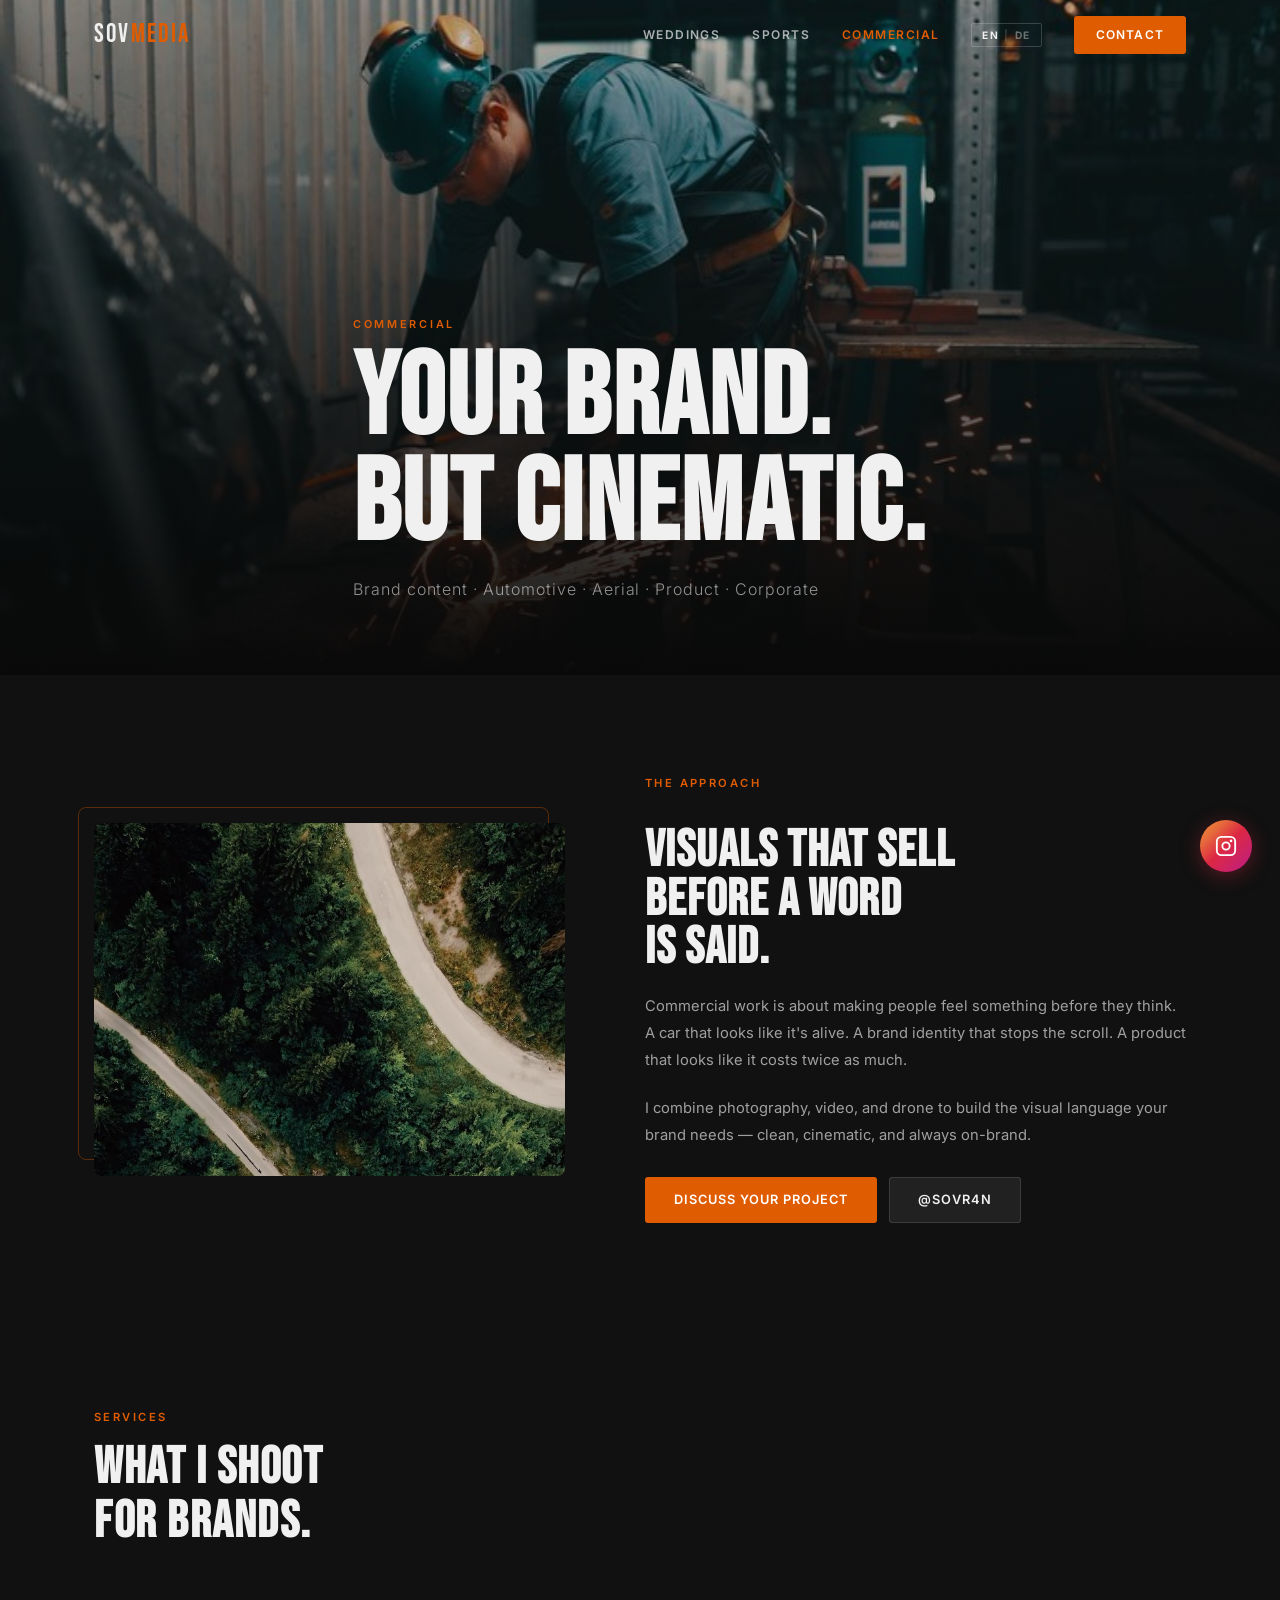
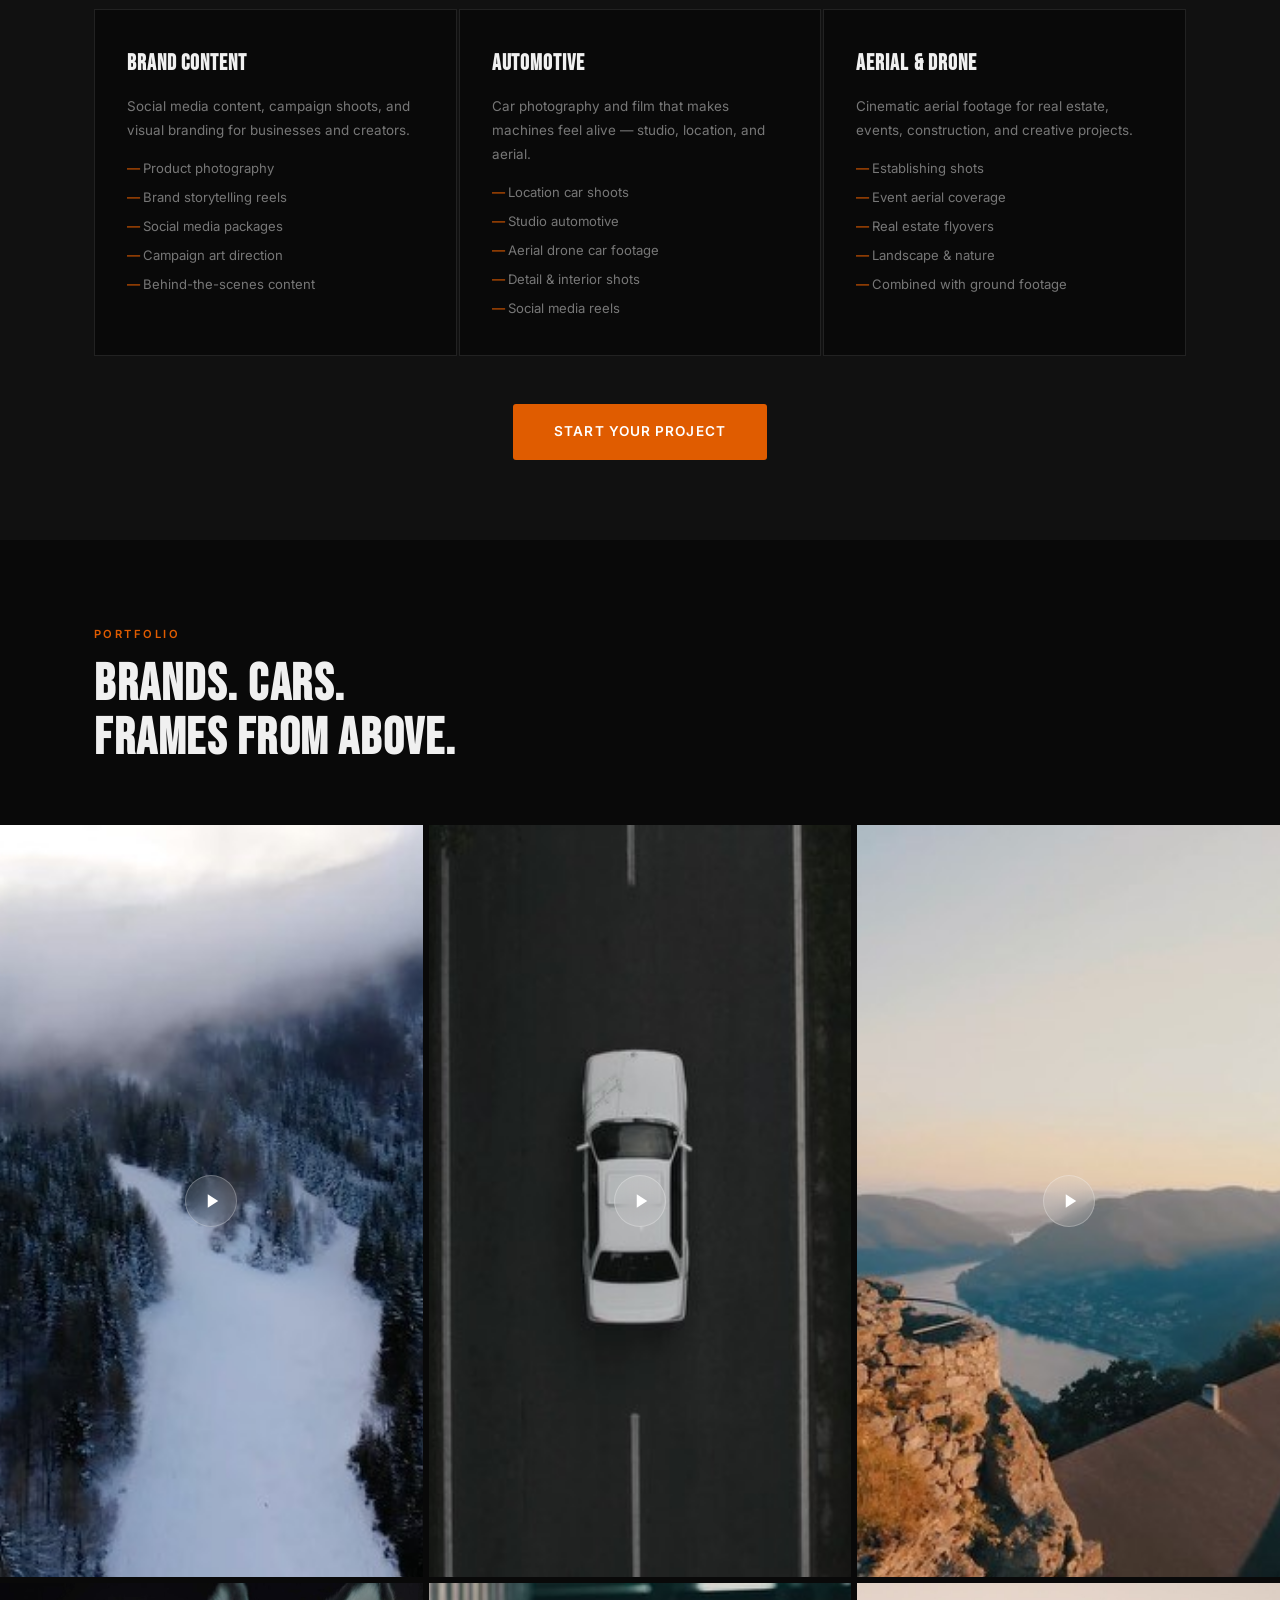
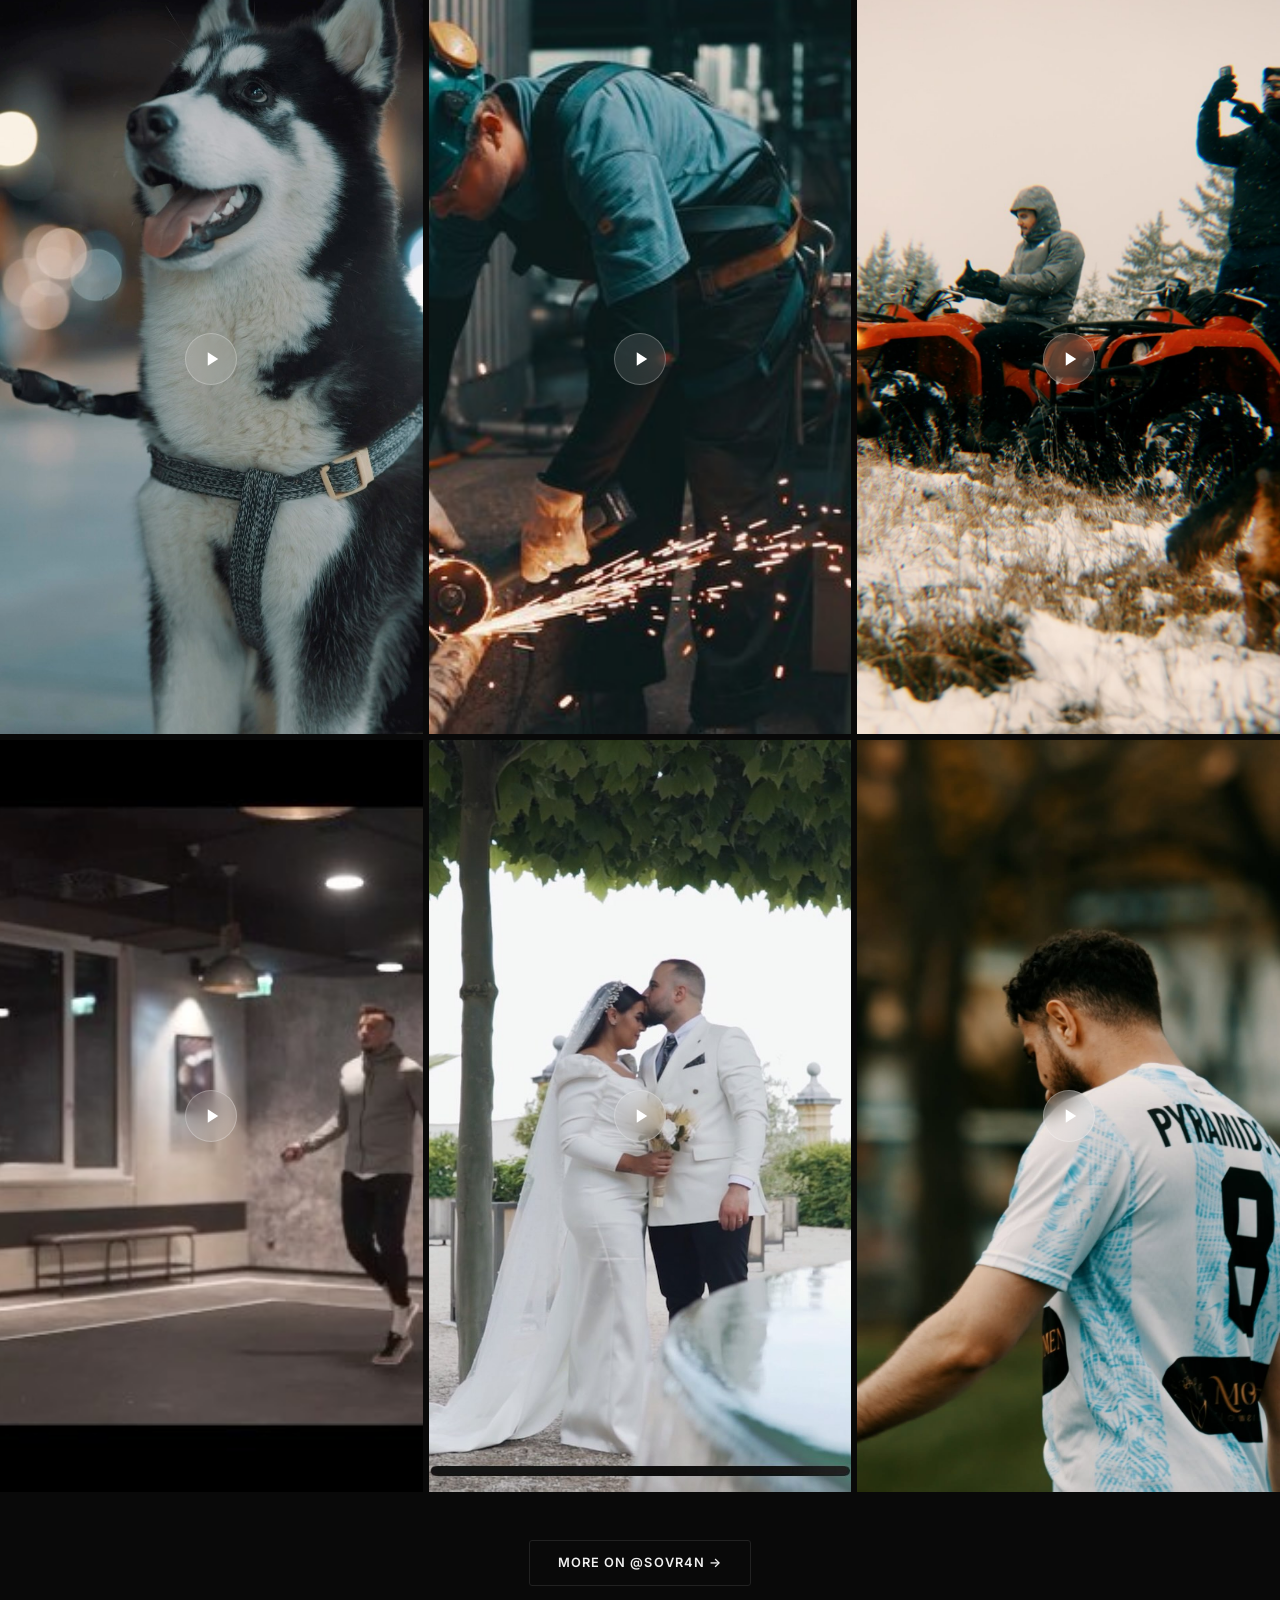
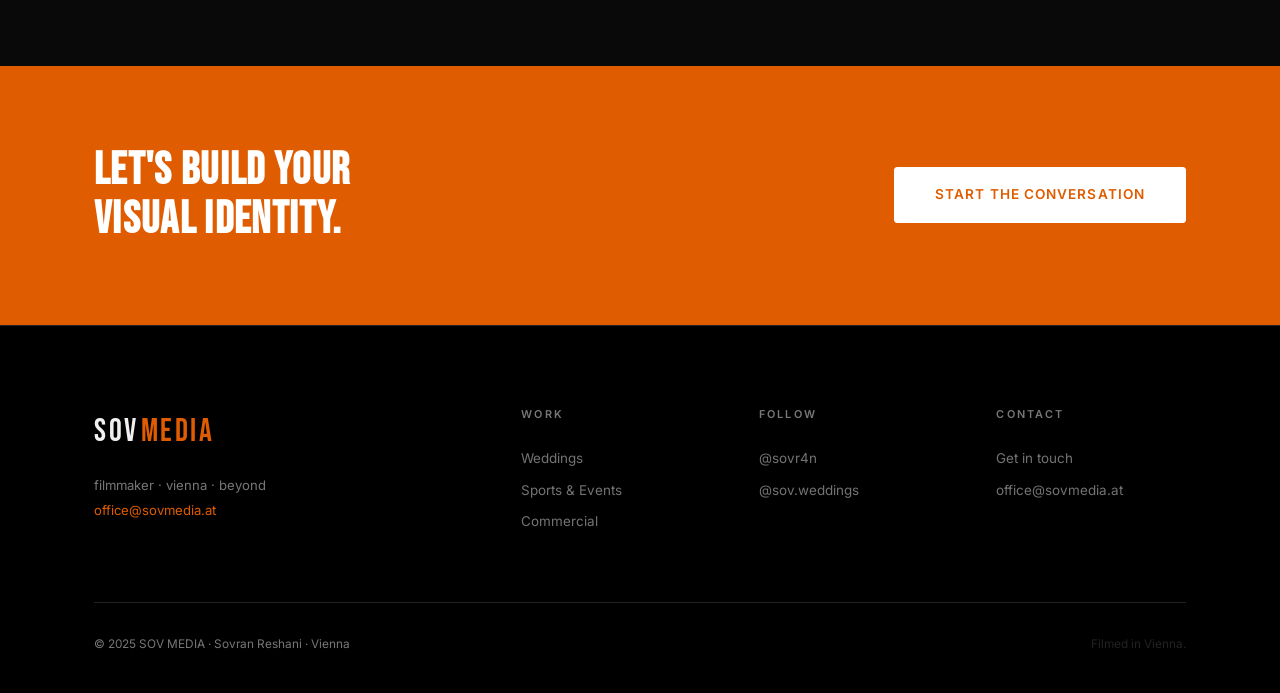
==== commercial.html @ 0f991037 "Initial commit: SOV MEDIA portfolio" ====
<!DOCTYPE html>
<html lang="en">
<head>
  <meta charset="UTF-8">
  <meta name="viewport" content="width=device-width, initial-scale=1.0">
  <title>SOV MEDIA — Commercial · Brand Content & Automotive Vienna</title>
  <meta name="description" content="Brand content, automotive shoots, aerial drone footage and commercial photography by SOV MEDIA — Sovran Reshani, Vienna.">
  <meta property="og:title" content="SOV MEDIA — Commercial & Brand Content">
  <meta property="og:description" content="Brand content. Automotive. Aerial. Commercial photography and film — Vienna & beyond.">
  <meta property="og:image" content="images/commercial-og.jpg">
  <meta property="og:type" content="website">
  <link rel="icon" type="image/svg+xml" href="favicon.svg">
  <link rel="preconnect" href="https://fonts.googleapis.com">
  <link rel="preconnect" href="https://fonts.gstatic.com" crossorigin>
  <link rel="stylesheet" href="https://fonts.googleapis.com/css2?family=Bebas+Neue&family=Inter:ital,wght@0,300;0,400;0,500;0,600;0,700;1,300&display=swap">
  <link rel="stylesheet" href="css/sov-media.css">
</head>
<body>

  <!-- NAV -->
  <header class="site-header scrolled" id="site-header">
    <nav class="nav container">
      <a href="index.html" class="nav-logo">
        <span class="nav-logo-sov">SOV</span><span class="nav-logo-media">MEDIA</span>
      </a>
      <div class="nav-links">
        <a href="weddings.html" data-i18n="nav.weddings">Weddings</a>
        <a href="sports.html" data-i18n="nav.sports">Sports</a>
        <a href="commercial.html" style="color:var(--accent)" data-i18n="nav.commercial">Commercial</a>
        <button class="lang-toggle" aria-label="Switch language">
          <span class="lt-en lt-active">EN</span>
          <span class="lt-sep">|</span>
          <span class="lt-de">DE</span>
        </button>
        <a href="contact.html" class="nav-cta" data-i18n="nav.contact">Contact</a>
      </div>
      <button class="hamburger" data-hamburger aria-expanded="false" aria-label="Open menu">
        <span></span><span></span><span></span>
      </button>
    </nav>
  </header>

  <div data-mobile-backdrop class="mobile-backdrop"></div>
  <nav data-mobile-menu class="mobile-menu">
    <button class="mobile-menu-close" data-mobile-close aria-label="Close">✕</button>
    <button class="lang-toggle lang-toggle--mobile" aria-label="Switch language">
      <span class="lt-en lt-active">EN</span>
      <span class="lt-sep">|</span>
      <span class="lt-de">DE</span>
    </button>
    <a href="index.html" data-i18n="nav.home">Home</a>
    <a href="weddings.html">Weddings</a>
    <a href="sports.html">Sports</a>
    <a href="commercial.html" data-i18n="nav.commercial">Commercial</a>
    <a href="contact.html" class="mobile-cta" data-i18n="nav.contact">Contact</a>
  </nav>

  <!-- PAGE HERO -->
  <section class="page-hero">
    <!-- Replace: images/commercial-hero.jpg — car or brand visual -->
    <div class="page-hero-bg">
      <video class="page-hero-video" autoplay muted loop playsinline poster="images/comm-05.jpg" data-skip="3">
        <source src="videos/comm-05.mp4" type="video/mp4">
      </video>
    </div>
    <div class="page-hero-overlay"></div>
    <div class="page-hero-content container">
      <span class="page-hero-tag" data-i18n="com.hero.tag">Commercial</span>
      <h1 data-i18n-html="com.hero.h1">Your brand.<br>But cinematic.</h1>
      <p data-i18n="com.hero.p">Brand content · Automotive · Aerial · Product · Corporate</p>
    </div>
  </section>

  <!-- INTRO -->
  <section class="section" style="background:var(--surface)">
    <div class="container">
      <div class="about-grid animate">
        <div class="about-img-wrap">
          <!-- Replace: images/commercial-about.jpg — drone/car shot -->
          <div class="about-img" style="background-image:url('images/commercial-about.jpg');aspect-ratio:4/3"></div>
          <div class="about-img-accent"></div>
        </div>
        <div class="about-content">
          <span class="section-tag" data-i18n="com.app.tag">The approach</span>
          <h2 data-i18n-html="com.app.h2">Visuals that sell<br>before a word<br>is said.</h2>
          <p data-i18n="com.app.p1">Commercial work is about making people feel something before they think. A car that looks like it's alive. A brand identity that stops the scroll. A product that looks like it costs twice as much.</p>
          <p data-i18n="com.app.p2">I combine photography, video, and drone to build the visual language your brand needs — clean, cinematic, and always on-brand.</p>
          <div class="about-ctas" style="margin-top:8px">
            <a href="contact.html" class="btn btn-primary" data-i18n="com.app.cta">Discuss your project</a>
            <a href="https://www.instagram.com/sovr4n/" target="_blank" rel="noopener" class="btn btn-ghost">@sovr4n</a>
          </div>
        </div>
      </div>
    </div>
  </section>

  <!-- SERVICES DETAIL -->
  <section class="services-detail">
    <div class="container">
      <div class="section-header animate">
        <span class="section-tag" data-i18n="com.svc.tag">Services</span>
        <h2 data-i18n-html="com.svc.h2">What I shoot<br>for brands.</h2>
      </div>
      <div class="services-detail-grid">
        <div class="detail-card animate animate-delay-1">
          <h3 data-i18n="com.brand.h3">Brand Content</h3>
          <p data-i18n="com.brand.p">Social media content, campaign shoots, and visual branding for businesses and creators.</p>
          <ul>
            <li data-i18n="com.brand.li1">Product photography</li>
            <li data-i18n="com.brand.li2">Brand storytelling reels</li>
            <li data-i18n="com.brand.li3">Social media packages</li>
            <li data-i18n="com.brand.li4">Campaign art direction</li>
            <li data-i18n="com.brand.li5">Behind-the-scenes content</li>
          </ul>
        </div>
        <div class="detail-card animate animate-delay-2">
          <h3 data-i18n="com.auto.h3">Automotive</h3>
          <p data-i18n="com.auto.p">Car photography and film that makes machines feel alive — studio, location, and aerial.</p>
          <ul>
            <li data-i18n="com.auto.li1">Location car shoots</li>
            <li data-i18n="com.auto.li2">Studio automotive</li>
            <li data-i18n="com.auto.li3">Aerial drone car footage</li>
            <li data-i18n="com.auto.li4">Detail & interior shots</li>
            <li data-i18n="com.auto.li5">Social media reels</li>
          </ul>
        </div>
        <div class="detail-card animate animate-delay-3">
          <h3 data-i18n="com.aer.h3">Aerial & Drone</h3>
          <p data-i18n="com.aer.p">Cinematic aerial footage for real estate, events, construction, and creative projects.</p>
          <ul>
            <li data-i18n="com.aer.li1">Establishing shots</li>
            <li data-i18n="com.aer.li2">Event aerial coverage</li>
            <li data-i18n="com.aer.li3">Real estate flyovers</li>
            <li data-i18n="com.aer.li4">Landscape & nature</li>
            <li data-i18n="com.aer.li5">Combined with ground footage</li>
          </ul>
        </div>
      </div>
      <div style="text-align:center;margin-top:48px" class="animate">
        <a href="contact.html" class="btn btn-primary btn-lg" data-i18n="com.proj.btn">Start your project</a>
      </div>
    </div>
  </section>

  <!-- GALLERY -->
  <section class="gallery-section">
    <div class="container">
      <div class="section-header animate">
        <span class="section-tag" data-i18n="com.gal.tag">Portfolio</span>
        <h2 data-i18n-html="com.gal.h2">Brands. Cars.<br>Frames from above.</h2>
      </div>
    </div>
    <!-- Replace background-image values with actual commercial photos -->
    <div class="gallery-grid">
      <div class="gallery-item gallery-item--wide" style="background-image:url('images/comm-01.jpg')">
        <video class="gallery-video" muted loop playsinline preload="none" poster="images/comm-01.jpg">
          <source src="videos/comm-01.mp4" type="video/mp4">
        </video>
        <div class="play-indicator"><div class="play-indicator-ring"><svg viewBox="0 0 24 24" xmlns="http://www.w3.org/2000/svg"><polygon points="5,3 19,12 5,21"/></svg></div></div>
      </div>
      <div class="gallery-item" style="background-image:url('images/comm-02.jpg')">
        <video class="gallery-video" muted loop playsinline preload="none" poster="images/comm-02.jpg">
          <source src="videos/comm-02.mp4" type="video/mp4">
        </video>
        <div class="play-indicator"><div class="play-indicator-ring"><svg viewBox="0 0 24 24" xmlns="http://www.w3.org/2000/svg"><polygon points="5,3 19,12 5,21"/></svg></div></div>
      </div>
      <div class="gallery-item" style="background-image:url('images/comm-03.jpg')">
        <video class="gallery-video" muted loop playsinline preload="none" poster="images/comm-03.jpg">
          <source src="videos/comm-03.mp4" type="video/mp4">
        </video>
        <div class="play-indicator"><div class="play-indicator-ring"><svg viewBox="0 0 24 24" xmlns="http://www.w3.org/2000/svg"><polygon points="5,3 19,12 5,21"/></svg></div></div>
      </div>
      <div class="gallery-item" style="background-image:url('images/comm-04.jpg')">
        <video class="gallery-video" muted loop playsinline preload="none" poster="images/comm-04.jpg">
          <source src="videos/comm-04.mp4" type="video/mp4">
        </video>
        <div class="play-indicator"><div class="play-indicator-ring"><svg viewBox="0 0 24 24" xmlns="http://www.w3.org/2000/svg"><polygon points="5,3 19,12 5,21"/></svg></div></div>
      </div>
      <div class="gallery-item" style="background-image:url('images/comm-05.jpg')">
        <video class="gallery-video" muted loop playsinline preload="none" poster="images/comm-05.jpg">
          <source src="videos/comm-05.mp4" type="video/mp4">
        </video>
        <div class="play-indicator"><div class="play-indicator-ring"><svg viewBox="0 0 24 24" xmlns="http://www.w3.org/2000/svg"><polygon points="5,3 19,12 5,21"/></svg></div></div>
      </div>
      <div class="gallery-item gallery-item--wide" style="background-image:url('images/comm-06.jpg')">
        <video class="gallery-video" muted loop playsinline preload="none" poster="images/comm-06.jpg">
          <source src="videos/comm-06.mp4" type="video/mp4">
        </video>
        <div class="play-indicator"><div class="play-indicator-ring"><svg viewBox="0 0 24 24" xmlns="http://www.w3.org/2000/svg"><polygon points="5,3 19,12 5,21"/></svg></div></div>
      </div>
      <div class="gallery-item" style="background-image:url('images/comm-07.jpg')">
        <video class="gallery-video" muted loop playsinline preload="none" poster="images/comm-07.jpg">
          <source src="videos/comm-07.mp4" type="video/mp4">
        </video>
        <div class="play-indicator"><div class="play-indicator-ring"><svg viewBox="0 0 24 24" xmlns="http://www.w3.org/2000/svg"><polygon points="5,3 19,12 5,21"/></svg></div></div>
      </div>
      <div class="gallery-item" style="background-image:url('images/comm-08.jpg')">
        <video class="gallery-video" muted loop playsinline preload="none" poster="images/comm-08.jpg">
          <source src="videos/comm-08.mp4" type="video/mp4">
        </video>
        <div class="play-indicator"><div class="play-indicator-ring"><svg viewBox="0 0 24 24" xmlns="http://www.w3.org/2000/svg"><polygon points="5,3 19,12 5,21"/></svg></div></div>
      </div>
      <div class="gallery-item" style="background-image:url('images/comm-09.jpg')">
        <video class="gallery-video" muted loop playsinline preload="none" poster="images/comm-09.jpg">
          <source src="videos/comm-09.mp4" type="video/mp4">
        </video>
        <div class="play-indicator"><div class="play-indicator-ring"><svg viewBox="0 0 24 24" xmlns="http://www.w3.org/2000/svg"><polygon points="5,3 19,12 5,21"/></svg></div></div>
      </div>
    </div>
    <div style="text-align:center;margin-top:48px" class="animate">
      <a href="https://www.instagram.com/sovr4n/" target="_blank" rel="noopener" class="btn btn-outline" data-i18n="com.gal.ig">More on @sovr4n →</a>
    </div>
  </section>

  <!-- CTA BAND -->
  <section class="cta-band animate">
    <div class="container">
      <div class="cta-band-inner">
        <h2 data-i18n-html="cta.com.h2">Let's build your<br>visual identity.</h2>
        <a href="contact.html" class="btn btn-lg" data-i18n="cta.com.btn">Start the conversation</a>
      </div>
    </div>
  </section>

  <!-- FOOTER -->
  <footer class="footer">
    <div class="container">
      <div class="footer-grid">
        <div class="footer-brand">
          <div class="footer-logo-wrap">
            <span class="footer-sov">SOV</span><span class="footer-media">MEDIA</span>
          </div>
          <p data-i18n="footer.tag">filmmaker · vienna · beyond</p>
          <p><a href="mailto:office@sovmedia.at">office@sovmedia.at</a></p>
        </div>
        <div class="footer-col">
          <h4 data-i18n="footer.work">Work</h4>
          <a href="weddings.html">Weddings</a>
          <a href="sports.html" data-i18n="footer.work.sports">Sports & Events</a>
          <a href="commercial.html">Commercial</a>
        </div>
        <div class="footer-col">
          <h4 data-i18n="footer.follow">Follow</h4>
          <a href="https://www.instagram.com/sovr4n/" target="_blank" rel="noopener">@sovr4n</a>
          <a href="https://www.instagram.com/sov.weddings/" target="_blank" rel="noopener">@sov.weddings</a>
        </div>
        <div class="footer-col">
          <h4 data-i18n="footer.contact">Contact</h4>
          <a href="contact.html" data-i18n="footer.contact.link">Get in touch</a>
          <a href="mailto:office@sovmedia.at">office@sovmedia.at</a>
        </div>
      </div>
      <div class="footer-bottom">
        <p data-i18n="footer.copy">© 2025 SOV MEDIA · Sovran Reshani · Vienna</p>
        <p style="color:var(--border);" data-i18n="footer.filmed">Filmed in Vienna.</p>
      </div>
    </div>
  </footer>

  <a href="https://www.instagram.com/sovr4n/" target="_blank" rel="noopener" class="instagram-fab" aria-label="Instagram @sovr4n">
    <svg viewBox="0 0 24 24" fill="none" stroke="currentColor" stroke-width="2" stroke-linecap="round" stroke-linejoin="round">
      <rect x="2" y="2" width="20" height="20" rx="5" ry="5"/>
      <circle cx="12" cy="12" r="4"/>
      <circle cx="17.5" cy="6.5" r="1.5" fill="currentColor" stroke="none"/>
    </svg>
  </a>


  <!-- VIDEO LIGHTBOX -->
  <div class="video-lightbox" id="video-lightbox" role="dialog" aria-modal="true" aria-label="Video abspielen">
    <div class="video-lightbox-wrap">
      <button class="video-lightbox-close" id="lightbox-close" aria-label="Schließen">✕ ESC</button>
      <video id="lightbox-video" controls playsinline></video>
      <div class="video-lightbox-meta"></div>
    </div>
  </div>
  <script src="js/i18n.js"></script>
  <script src="js/sov-media.js"></script>
</body>
</html>
---- css/sov-media.css ----
@import url('https://fonts.googleapis.com/css2?family=Bebas+Neue&family=Inter:ital,wght@0,300;0,400;0,500;0,600;0,700;1,300&display=swap');

/* ─── TOKENS ─────────────────────────────────── */
:root {
  --bg:          #090909;
  --surface:     #111111;
  --surface-2:   #1A1A1A;
  --accent:      #E05C00;
  --accent-dark: #B84800;
  --text:        #F0F0F0;
  --text-muted:  #777777;
  --border:      #222222;
  --font-head:   'Bebas Neue', sans-serif;
  --font-body:   'Inter', sans-serif;
  --shadow-sm:   0 2px 12px rgba(0,0,0,0.5);
  --shadow-md:   0 4px 32px rgba(0,0,0,0.7);
  --shadow-lg:   0 8px 64px rgba(0,0,0,0.9);
  --r-sm: 3px;
  --r-md: 8px;
  --r-lg: 12px;
}

/* ─── RESET ─────────────────────────────────── */
*, *::before, *::after { box-sizing: border-box; margin: 0; padding: 0; }
html { scroll-behavior: smooth; font-size: 16px; }
body { background: var(--bg); color: var(--text); font-family: var(--font-body); line-height: 1.6; overflow-x: hidden; }
a { color: inherit; text-decoration: none; }
img, video { display: block; max-width: 100%; }
button { font-family: var(--font-body); cursor: pointer; }
input, select, textarea { font-family: var(--font-body); }

/* ─── UTILS ─────────────────────────────────── */
.container { max-width: 1140px; margin: 0 auto; padding: 0 24px; }
.section { padding: 100px 0; }
.section-tag {
  display: inline-block; font-size: 0.7rem; font-weight: 600;
  letter-spacing: 0.22em; text-transform: uppercase; color: var(--accent); margin-bottom: 14px;
}
.section-header { margin-bottom: 60px; }
.section-header h2 {
  font-family: var(--font-head); font-size: clamp(2rem, 4vw, 3.2rem);
  line-height: 1.05; letter-spacing: 0.03em;
}

/* ─── ANIMATIONS (L2) ─────────────────────────────────── */
.animate { opacity: 0; transform: translateY(28px); transition: opacity 0.6s ease, transform 0.6s ease; }
.animate.is-visible { opacity: 1; transform: translateY(0); }
.animate-delay-1 { transition-delay: 0.10s; }
.animate-delay-2 { transition-delay: 0.20s; }
.animate-delay-3 { transition-delay: 0.30s; }

/* ─── BUTTONS ─────────────────────────────────── */
.btn {
  display: inline-flex; align-items: center; gap: 8px;
  padding: 12px 28px; font-size: 0.8rem; font-weight: 600;
  letter-spacing: 0.08em; text-transform: uppercase; border-radius: var(--r-sm);
  border: 1px solid transparent;
  transition: transform 0.2s, box-shadow 0.2s, background 0.2s, border-color 0.2s, color 0.2s;
}
.btn:hover { transform: translateY(-2px); }
.btn-primary { background: var(--accent); color: #fff; }
.btn-primary:hover { background: var(--accent-dark); box-shadow: 0 8px 24px rgba(224,92,0,0.35); }
.btn-ghost { background: rgba(255,255,255,0.07); color: var(--text); border-color: rgba(255,255,255,0.12); }
.btn-ghost:hover { background: rgba(255,255,255,0.13); }
.btn-outline { background: transparent; color: var(--text); border-color: var(--border); }
.btn-outline:hover { border-color: var(--accent); color: var(--accent); }
.btn-lg { padding: 16px 40px; font-size: 0.85rem; }

/* ─── HEADER / NAV ─────────────────────────────────── */
.site-header {
  position: fixed; top: 0; left: 0; right: 0; z-index: 1000;
  transition: background 0.35s, backdrop-filter 0.35s, border-bottom 0.35s;
}
.site-header.scrolled {
  background: rgba(9,9,9,0.92);
  backdrop-filter: blur(14px);
  -webkit-backdrop-filter: blur(14px);
  border-bottom: 1px solid var(--border);
}
.nav { display: flex; align-items: center; justify-content: space-between; height: 70px; }
.nav-logo { font-family: var(--font-head); font-size: 1.6rem; letter-spacing: 0.08em; line-height: 1; display: flex; align-items: baseline; gap: 1px; }
.nav-logo-sov { color: var(--text); }
.nav-logo-media { color: var(--accent); }
.nav-links { display: flex; align-items: center; gap: 32px; }
.nav-links a { font-size: 0.75rem; font-weight: 600; letter-spacing: 0.12em; text-transform: uppercase; color: rgba(255,255,255,0.65); transition: color 0.2s; }
.nav-links a:hover { color: var(--text); }
.nav-cta { background: var(--accent) !important; color: #fff !important; padding: 9px 22px !important; border-radius: var(--r-sm) !important; letter-spacing: 0.1em !important; }
.nav-cta:hover { background: var(--accent-dark) !important; color: #fff !important; }

/* Hamburger */
.hamburger { display: none; background: none; border: none; padding: 8px; flex-direction: column; gap: 5px; }
.hamburger span { display: block; width: 24px; height: 2px; background: var(--text); border-radius: 2px; transition: transform 0.25s, opacity 0.25s; }
.hamburger[aria-expanded="true"] span:nth-child(1) { transform: translateY(7px) rotate(45deg); }
.hamburger[aria-expanded="true"] span:nth-child(2) { opacity: 0; }
.hamburger[aria-expanded="true"] span:nth-child(3) { transform: translateY(-7px) rotate(-45deg); }

/* Mobile Menu */
.mobile-menu {
  display: none; position: fixed; top: 0; right: 0;
  width: min(300px, 85vw); height: 100vh;
  background: #0f0f0f; z-index: 2000;
  padding: 80px 32px 40px;
  transform: translateX(100%); transition: transform 0.3s ease;
  flex-direction: column; gap: 0;
  border-left: 1px solid var(--border);
}
.mobile-menu.is-open { transform: translateX(0); }
.mobile-menu a {
  color: rgba(255,255,255,0.65); font-size: 0.9rem; font-weight: 600;
  letter-spacing: 0.12em; text-transform: uppercase;
  padding: 16px 0; border-bottom: 1px solid var(--border);
  display: block; transition: color 0.2s;
}
.mobile-menu a:hover { color: var(--text); }
.mobile-cta {
  margin-top: 28px !important;
  background: var(--accent) !important; color: #fff !important;
  text-align: center; border-radius: var(--r-sm); border: none !important;
}
.mobile-menu-close {
  position: absolute; top: 20px; right: 20px;
  background: none; border: none; color: var(--text-muted);
  font-size: 1.4rem; padding: 8px; line-height: 1;
}
.mobile-backdrop {
  display: none; position: fixed; inset: 0;
  background: rgba(0,0,0,0.75); z-index: 1999;
  opacity: 0; transition: opacity 0.3s;
}
.mobile-backdrop.is-visible { opacity: 1; }
body.menu-open .mobile-menu { display: flex; }
body.menu-open .mobile-backdrop { display: block; }

/* ─── HERO ─────────────────────────────────── */
.hero {
  position: relative; height: 100vh; min-height: 600px;
  display: flex; align-items: center; overflow: hidden;
}
.hero-bg { position: absolute; inset: 0; background: var(--surface-2); }
.hero-video { width: 100%; height: 100%; object-fit: cover; }
.hero-overlay {
  position: absolute; inset: 0;
  background: linear-gradient(135deg, rgba(9,9,9,0.88) 0%, rgba(9,9,9,0.55) 55%, rgba(9,9,9,0.25) 100%);
}
.hero-content { position: relative; z-index: 2; padding-top: 70px; }
.hero-label {
  font-size: 0.72rem; font-weight: 600; letter-spacing: 0.28em;
  text-transform: uppercase; color: var(--accent); margin-bottom: 20px;
  opacity: 0; animation: fadeUp 0.8s 0.3s forwards;
}
.hero-title {
  font-family: var(--font-head);
  font-size: clamp(5.5rem, 16vw, 13rem);
  line-height: 0.88; letter-spacing: 0.01em; color: var(--text);
  margin-bottom: 24px;
  opacity: 0; animation: fadeUp 0.8s 0.5s forwards;
}
.hero-title span { color: var(--accent); display: block; }
.hero-sub {
  font-size: clamp(0.9rem, 1.8vw, 1.2rem); font-weight: 300;
  color: rgba(255,255,255,0.55); margin-bottom: 44px; letter-spacing: 0.06em;
  opacity: 0; animation: fadeUp 0.8s 0.7s forwards;
}
.hero-ctas {
  display: flex; gap: 12px; flex-wrap: wrap;
  opacity: 0; animation: fadeUp 0.8s 0.9s forwards;
}
.hero-scroll {
  position: absolute; bottom: 40px; left: 50%;
  transform: translateX(-50%); display: flex; flex-direction: column;
  align-items: center; gap: 12px; color: rgba(255,255,255,0.35);
  font-size: 0.65rem; letter-spacing: 0.25em; text-transform: uppercase; z-index: 2;
  animation: fadeIn 1s 1.5s forwards; opacity: 0;
}
.hero-scroll-line {
  width: 1px; height: 56px;
  background: linear-gradient(to bottom, rgba(255,255,255,0.3), transparent);
  animation: lineGrow 1s 2s ease both;
}
@keyframes fadeUp { from { opacity: 0; transform: translateY(24px); } to { opacity: 1; transform: translateY(0); } }
@keyframes fadeIn { from { opacity: 0; } to { opacity: 1; } }
@keyframes lineGrow { from { transform: scaleY(0); transform-origin: top; } to { transform: scaleY(1); } }

/* ─── SERVICES ─────────────────────────────────── */
.services { background: var(--bg); }
.services-grid { display: grid; grid-template-columns: repeat(4, 1fr); gap: 2px; }
.service-card {
  background: var(--surface); overflow: hidden;
  display: flex; flex-direction: column; border: 1px solid var(--border);
  transition: border-color 0.3s;
}
.service-card:hover { border-color: rgba(224,92,0,0.5); }
.service-card-img {
  height: 200px; background-size: cover; background-position: center;
  background-color: var(--surface-2); overflow: hidden;
  transition: transform 0.6s ease;
}
.service-card:hover .service-card-img { transform: scale(1.06); }
.service-card-body { padding: 24px; flex: 1; display: flex; flex-direction: column; }
.service-num {
  font-family: var(--font-head); font-size: 1.8rem;
  color: var(--accent); opacity: 0.35; line-height: 1; margin-bottom: 10px;
}
.service-card h3 { font-family: var(--font-head); font-size: 1.5rem; letter-spacing: 0.04em; margin-bottom: 10px; }
.service-card p { font-size: 0.84rem; color: var(--text-muted); line-height: 1.75; flex: 1; }
.service-link {
  display: inline-block; margin-top: 20px; font-size: 0.72rem;
  font-weight: 600; letter-spacing: 0.12em; text-transform: uppercase; color: var(--accent);
  transition: gap 0.2s;
}
.service-card:hover .service-link { text-decoration: underline; text-underline-offset: 4px; }
.service-card--cta { background: var(--accent); border-color: var(--accent); justify-content: flex-end; }
.service-card--cta .service-num { color: rgba(255,255,255,0.25); opacity: 1; }
.service-card--cta h3 { color: #fff; }
.service-card--cta p { color: rgba(255,255,255,0.65); }
.service-card--cta .service-link { color: #fff; }
.service-card--cta:hover { background: var(--accent-dark); border-color: var(--accent-dark); }

/* ─── PORTFOLIO GRID ─────────────────────────────────── */
.portfolio { background: var(--bg); }
.portfolio-grid { display: grid; grid-template-columns: repeat(3, 1fr); gap: 4px; margin-top: 60px; }
.portfolio-item { position: relative; overflow: hidden; aspect-ratio: 4/3; background: var(--surface-2); cursor: pointer; }
.portfolio-item--lg { grid-column: span 2; aspect-ratio: 16/9; }
.portfolio-img {
  width: 100%; height: 100%; background-size: cover; background-position: center;
  background-color: var(--surface-2); transition: transform 0.6s ease;
}
.portfolio-item:hover .portfolio-img,
.portfolio-item:hover .portfolio-video { transform: scale(1.05); }
.portfolio-info {
  position: absolute; bottom: 0; left: 0; right: 0; z-index: 2;
  padding: 20px 24px; background: linear-gradient(to top, rgba(0,0,0,0.85), transparent);
  opacity: 0; transition: opacity 0.3s; display: flex; justify-content: space-between; align-items: flex-end;
}
.portfolio-item:hover .portfolio-info { opacity: 1; }
.portfolio-cat { font-size: 0.68rem; font-weight: 600; letter-spacing: 0.16em; text-transform: uppercase; color: var(--accent); }
.portfolio-label { font-size: 0.78rem; color: rgba(255,255,255,0.65); }
.portfolio-cta-wrap { text-align: center; margin-top: 48px; }

/* ─── ABOUT ─────────────────────────────────── */
.about { background: var(--surface); }
.about-grid { display: grid; grid-template-columns: 1fr 1.15fr; gap: 80px; align-items: center; }
.about-img-wrap { position: relative; }
.about-img {
  aspect-ratio: 3/4; background: var(--surface-2); background-size: cover;
  background-position: center top; border-radius: var(--r-md);
}
.about-img-accent {
  position: absolute; top: -16px; left: -16px; right: 16px; bottom: 16px;
  border: 1px solid var(--accent); border-radius: var(--r-md); z-index: -1; opacity: 0.35;
}
.about-content { display: flex; flex-direction: column; gap: 20px; }
.about-content h2 {
  font-family: var(--font-head); font-size: clamp(2.5rem, 4vw, 4.5rem);
  letter-spacing: 0.02em; line-height: 0.95;
}
.about-role { font-size: 0.72rem; font-weight: 600; letter-spacing: 0.18em; text-transform: uppercase; color: var(--accent); }
.about-content p { color: rgba(255,255,255,0.6); font-size: 0.92rem; line-height: 1.85; }
.about-stats {
  display: flex; gap: 40px; padding: 24px 0;
  border-top: 1px solid var(--border); border-bottom: 1px solid var(--border);
}
.stat-num { font-family: var(--font-head); font-size: 2.4rem; color: var(--text); line-height: 1; display: block; }
.stat-label { font-size: 0.68rem; font-weight: 600; letter-spacing: 0.14em; text-transform: uppercase; color: var(--text-muted); margin-top: 4px; display: block; }
.about-gear { display: flex; flex-wrap: wrap; gap: 8px; margin: -4px 0; }
.about-gear span { font-size: 0.7rem; font-weight: 600; letter-spacing: 0.1em; text-transform: uppercase; color: var(--text-muted); background: var(--surface-2); border: 1px solid var(--border); padding: 5px 12px; border-radius: 2px; }
.about-ctas { display: flex; gap: 12px; flex-wrap: wrap; }

/* ─── CTA BAND ─────────────────────────────────── */
.cta-band { background: var(--accent); padding: 80px 0; }
.cta-band-inner { display: flex; align-items: center; justify-content: space-between; gap: 40px; flex-wrap: wrap; }
.cta-band h2 { font-family: var(--font-head); font-size: clamp(2rem, 3.5vw, 3.2rem); color: #fff; letter-spacing: 0.03em; line-height: 1.1; }
.cta-band .btn { background: #fff; color: var(--accent); border-color: #fff; }
.cta-band .btn:hover { background: rgba(255,255,255,0.9); box-shadow: 0 8px 24px rgba(0,0,0,0.25); }

/* ─── FOOTER ─────────────────────────────────── */
.footer { background: #000; border-top: 1px solid var(--border); padding: 80px 0 40px; }
.footer-grid { display: grid; grid-template-columns: 2fr 1fr 1fr 1fr; gap: 48px; margin-bottom: 64px; }
.footer-logo-wrap { font-family: var(--font-head); font-size: 2rem; letter-spacing: 0.08em; margin-bottom: 16px; display: flex; align-items: baseline; gap: 2px; }
.footer-sov { color: var(--text); }
.footer-media { color: var(--accent); }
.footer-brand p { font-size: 0.82rem; color: var(--text-muted); line-height: 1.9; }
.footer-brand a { color: var(--accent); transition: opacity 0.2s; }
.footer-brand a:hover { opacity: 0.8; }
.footer-col h4 { font-size: 0.68rem; font-weight: 600; letter-spacing: 0.2em; text-transform: uppercase; color: var(--text-muted); margin-bottom: 20px; }
.footer-col a { display: block; font-size: 0.84rem; color: rgba(255,255,255,0.45); padding: 5px 0; transition: color 0.2s; }
.footer-col a:hover { color: var(--text); }
.footer-bottom { padding-top: 32px; border-top: 1px solid var(--border); display: flex; justify-content: space-between; align-items: center; }
.footer-bottom p { font-size: 0.74rem; color: var(--text-muted); }

/* ─── INSTAGRAM FAB ─────────────────────────────────── */
.instagram-fab {
  position: fixed; bottom: 28px; right: 28px; z-index: 900;
  width: 52px; height: 52px;
  background: linear-gradient(135deg, #f09433, #e6683c, #dc2743, #cc2366, #bc1888);
  color: #fff; border-radius: 50%;
  display: flex; align-items: center; justify-content: center;
  box-shadow: 0 4px 20px rgba(220,39,67,0.35);
  transition: transform 0.2s, box-shadow 0.2s;
}
.instagram-fab:hover { transform: translateY(-3px) scale(1.05); box-shadow: 0 8px 32px rgba(220,39,67,0.5); }
.instagram-fab svg { width: 22px; height: 22px; }

/* ─── PAGE HERO (subpages) ─────────────────────────────────── */
.page-hero {
  position: relative; height: 75vh; min-height: 600px;
  display: flex; align-items: flex-end; overflow: hidden;
  padding-top: 70px; padding-bottom: 72px;
}
.page-hero-bg {
  position: absolute; inset: 0; background: var(--surface-2);
  background-size: cover; background-position: center;
  transition: transform 0.6s ease;
}
.page-hero-overlay {
  position: absolute; inset: 0;
  background: linear-gradient(to top, rgba(9,9,9,1) 0%, rgba(9,9,9,0.5) 50%, rgba(9,9,9,0.15) 100%);
}
.page-hero-content { position: relative; z-index: 2; }
.page-hero-tag { font-size: 0.68rem; font-weight: 600; letter-spacing: 0.25em; text-transform: uppercase; color: var(--accent); margin-bottom: 14px; display: block; }
.page-hero h1 { font-family: var(--font-head); font-size: clamp(3.5rem, 9vw, 8rem); letter-spacing: 0.02em; line-height: 0.92; }
.page-hero p { font-size: 1rem; color: rgba(255,255,255,0.55); margin-top: 18px; font-weight: 300; letter-spacing: 0.06em; max-width: 540px; }

/* ─── VIDEO PLAYERS ─────────────────────────────────── */
.portfolio-video {
  position: absolute; inset: 0; width: 100%; height: 100%;
  object-fit: cover; z-index: 1; transition: transform 0.6s ease;
}
.gallery-video {
  position: absolute; inset: 0; width: 100%; height: 100%;
  object-fit: cover;
}
.page-hero-video {
  width: 100%; height: 100%; object-fit: cover; display: block;
}

/* ─── GALLERY (subpages) ─────────────────────────────────── */
.gallery-section { padding: 80px 0; }
.gallery-intro { max-width: 600px; margin-bottom: 60px; }
.gallery-intro p { color: rgba(255,255,255,0.55); font-size: 0.95rem; line-height: 1.85; }
.gallery-grid { display: grid; grid-template-columns: repeat(3, 1fr); gap: 6px; }
.gallery-item {
  aspect-ratio: 9/16;
  background: var(--surface-2); background-size: cover; background-position: center top;
  overflow: hidden; position: relative; cursor: pointer;
}
.gallery-item--wide { grid-column: span 1; aspect-ratio: 9/16; }
.gallery-item::after {
  content: ''; position: absolute; inset: 0; z-index: 4;
  background: rgba(0,0,0,0); transition: background 0.3s;
}
.gallery-item:hover::after { background: rgba(0,0,0,0.18); }

/* ─── PLAY INDICATOR ─────────────────────────────────── */
.play-indicator {
  position: absolute; inset: 0; z-index: 3;
  display: flex; align-items: center; justify-content: center;
  pointer-events: none;
}
.play-indicator-ring {
  width: 52px; height: 52px; border-radius: 50%;
  background: rgba(255,255,255,0.12);
  backdrop-filter: blur(10px); -webkit-backdrop-filter: blur(10px);
  border: 1px solid rgba(255,255,255,0.25);
  display: flex; align-items: center; justify-content: center;
  transition: background 0.25s, transform 0.25s, border-color 0.25s;
}
.gallery-item:hover .play-indicator-ring {
  background: var(--accent);
  border-color: transparent;
  transform: scale(1.12);
}
.play-indicator-ring svg { width: 18px; height: 18px; fill: #fff; transform: translateX(2px); }

/* Portfolio play btn (index.html) */
.portfolio-play {
  position: absolute; bottom: 18px; right: 18px; z-index: 3;
  width: 42px; height: 42px; border-radius: 50%;
  background: rgba(255,255,255,0.1);
  backdrop-filter: blur(10px); -webkit-backdrop-filter: blur(10px);
  border: 1px solid rgba(255,255,255,0.2);
  display: flex; align-items: center; justify-content: center;
  opacity: 0; transition: opacity 0.25s, background 0.25s, transform 0.25s;
  pointer-events: none;
}
.portfolio-item:hover .portfolio-play {
  opacity: 1; background: var(--accent); border-color: transparent; transform: scale(1.08);
}
.portfolio-play svg { width: 14px; height: 14px; fill: #fff; transform: translateX(1px); }

/* ─── VIDEO LIGHTBOX ─────────────────────────────────── */
.video-lightbox {
  position: fixed; inset: 0; z-index: 9999;
  background: rgba(0,0,0,0.97);
  display: flex; align-items: center; justify-content: center;
  opacity: 0; pointer-events: none;
  transition: opacity 0.3s ease;
}
.video-lightbox.is-open { opacity: 1; pointer-events: auto; }
.video-lightbox-wrap {
  position: relative;
  width: min(calc(88vh * 9/16), 88vw);
}
.video-lightbox-wrap video {
  width: 100%; display: block;
  border-radius: var(--r-sm); background: #000;
}
.video-lightbox-close {
  position: absolute; top: -48px; right: 0;
  background: none; border: none; color: rgba(255,255,255,0.5);
  font-size: 1.5rem; line-height: 1; padding: 8px 12px;
  cursor: pointer; transition: color 0.2s; font-family: var(--font-body);
  letter-spacing: 0.05em;
}
.video-lightbox-close:hover { color: #fff; }
.video-lightbox-meta {
  position: absolute; bottom: -40px; left: 0;
  font-size: 0.7rem; font-weight: 600; letter-spacing: 0.16em;
  text-transform: uppercase; color: rgba(255,255,255,0.3);
}

/* ─── SERVICES DETAIL (subpages) ─────────────────────────────────── */
.services-detail { padding: 80px 0; background: var(--surface); }
.services-detail-grid { display: grid; grid-template-columns: repeat(3, 1fr); gap: 2px; margin-top: 48px; }
.detail-card { background: var(--bg); padding: 36px 32px; border: 1px solid var(--border); }
.detail-card h3 { font-family: var(--font-head); font-size: 1.4rem; letter-spacing: 0.04em; margin-bottom: 12px; color: var(--text); }
.detail-card p { font-size: 0.84rem; color: var(--text-muted); line-height: 1.8; }
.detail-card ul { list-style: none; margin-top: 16px; display: flex; flex-direction: column; gap: 8px; }
.detail-card ul li { font-size: 0.82rem; color: var(--text-muted); padding-left: 16px; position: relative; }
.detail-card ul li::before { content: '—'; position: absolute; left: 0; color: var(--accent); }

/* ─── CONTACT PAGE ─────────────────────────────────── */
.contact-section { padding: 100px 0; }
.contact-grid { display: grid; grid-template-columns: 1fr 1.1fr; gap: 80px; align-items: start; }
.contact-info h2 { font-family: var(--font-head); font-size: clamp(2rem, 4vw, 3.5rem); letter-spacing: 0.03em; margin-bottom: 24px; }
.contact-info > p { color: rgba(255,255,255,0.55); line-height: 1.85; margin-bottom: 44px; font-size: 0.92rem; }
.contact-details { display: flex; flex-direction: column; gap: 24px; }
.contact-detail { display: flex; align-items: center; gap: 18px; }
.contact-detail-icon {
  width: 46px; height: 46px; background: var(--surface-2); border: 1px solid var(--border);
  border-radius: var(--r-sm); display: flex; align-items: center; justify-content: center;
  flex-shrink: 0; color: var(--accent); font-size: 1.1rem;
}
.contact-detail-label { font-size: 0.68rem; font-weight: 600; letter-spacing: 0.14em; text-transform: uppercase; color: var(--text-muted); display: block; margin-bottom: 3px; }
.contact-detail-value { font-size: 0.9rem; color: var(--text); }
.contact-detail-value a { color: var(--accent); transition: opacity 0.2s; }
.contact-detail-value a:hover { opacity: 0.8; }
.contact-form { display: flex; flex-direction: column; gap: 20px; }
.form-row { display: grid; grid-template-columns: 1fr 1fr; gap: 16px; }
.form-group { display: flex; flex-direction: column; gap: 8px; }
.form-group label { font-size: 0.7rem; font-weight: 600; letter-spacing: 0.14em; text-transform: uppercase; color: var(--text-muted); }
.form-group input,
.form-group select,
.form-group textarea {
  background: var(--surface); border: 1px solid var(--border); border-radius: var(--r-sm);
  padding: 14px 16px; color: var(--text); font-size: 0.88rem;
  transition: border-color 0.2s; width: 100%;
}
.form-group input:focus,
.form-group select:focus,
.form-group textarea:focus { outline: none; border-color: var(--accent); }
.form-group select option { background: var(--surface); }
.form-group textarea { resize: vertical; min-height: 130px; }

/* ─── RESPONSIVE ─────────────────────────────────── */
@media (max-width: 1024px) {
  .services-grid { grid-template-columns: repeat(2, 1fr); }
  .footer-grid { grid-template-columns: 1fr 1fr; }
  .about-grid { gap: 48px; }
}

@media (max-width: 768px) {
  .nav-links { display: none; }
  .hamburger { display: flex; }
  .section { padding: 72px 0; }
  .hero-title { font-size: clamp(4rem, 20vw, 7rem); }
  .services-grid { grid-template-columns: 1fr; }
  .portfolio-grid { grid-template-columns: 1fr 1fr; }
  .portfolio-item--lg { grid-column: span 2; }
  .about-grid { grid-template-columns: 1fr; }
  .about-img { aspect-ratio: 4/3; }
  .about-img-accent { display: none; }
  .cta-band-inner { flex-direction: column; text-align: center; }
  .footer-grid { grid-template-columns: 1fr 1fr; }
  .contact-grid { grid-template-columns: 1fr; }
  .gallery-grid { grid-template-columns: repeat(3, 1fr); gap: 4px; }
  .gallery-item { aspect-ratio: 1/1; }
  .gallery-item--wide { grid-column: span 1; aspect-ratio: 1/1; }
  .services-detail-grid { grid-template-columns: 1fr; }
  .form-row { grid-template-columns: 1fr; }
  .footer-bottom { flex-direction: column; gap: 8px; text-align: center; }
}

@media (max-width: 480px) {
  .hero-ctas { flex-direction: column; }
  .portfolio-grid { grid-template-columns: 1fr; }
  .portfolio-item--lg { grid-column: span 1; aspect-ratio: 4/3; }
  .gallery-grid { grid-template-columns: repeat(3, 1fr); gap: 3px; }
  .gallery-item { aspect-ratio: 1/1; }
  .gallery-item--wide { grid-column: span 1; aspect-ratio: 1/1; }
  .footer-grid { grid-template-columns: 1fr; }
  .about-stats { gap: 24px; }
  .instagram-fab { width: 46px; height: 46px; }
  .instagram-fab svg { width: 18px; height: 18px; }
}

/* ─── LANGUAGE TOGGLE ──────────────────────────────── */
.lang-toggle {
  background: none;
  border: 1px solid rgba(255,255,255,0.18);
  border-radius: 2px;
  padding: 5px 10px;
  display: inline-flex; align-items: center; gap: 5px;
  font-family: var(--font-body); font-size: 0.64rem; font-weight: 700;
  letter-spacing: 0.14em; text-transform: uppercase;
  color: rgba(255,255,255,0.38);
  cursor: pointer;
  transition: border-color 0.2s, color 0.2s;
  flex-shrink: 0;
}
.lang-toggle:hover { border-color: rgba(255,255,255,0.45); }
.lang-toggle .lt-active { color: var(--text); }
.lang-toggle .lt-sep { color: rgba(255,255,255,0.18); }
.lang-toggle--mobile {
  margin: 20px 0 4px;
  font-size: 0.68rem;
  padding: 8px 14px;
  border-color: rgba(255,255,255,0.14);
}
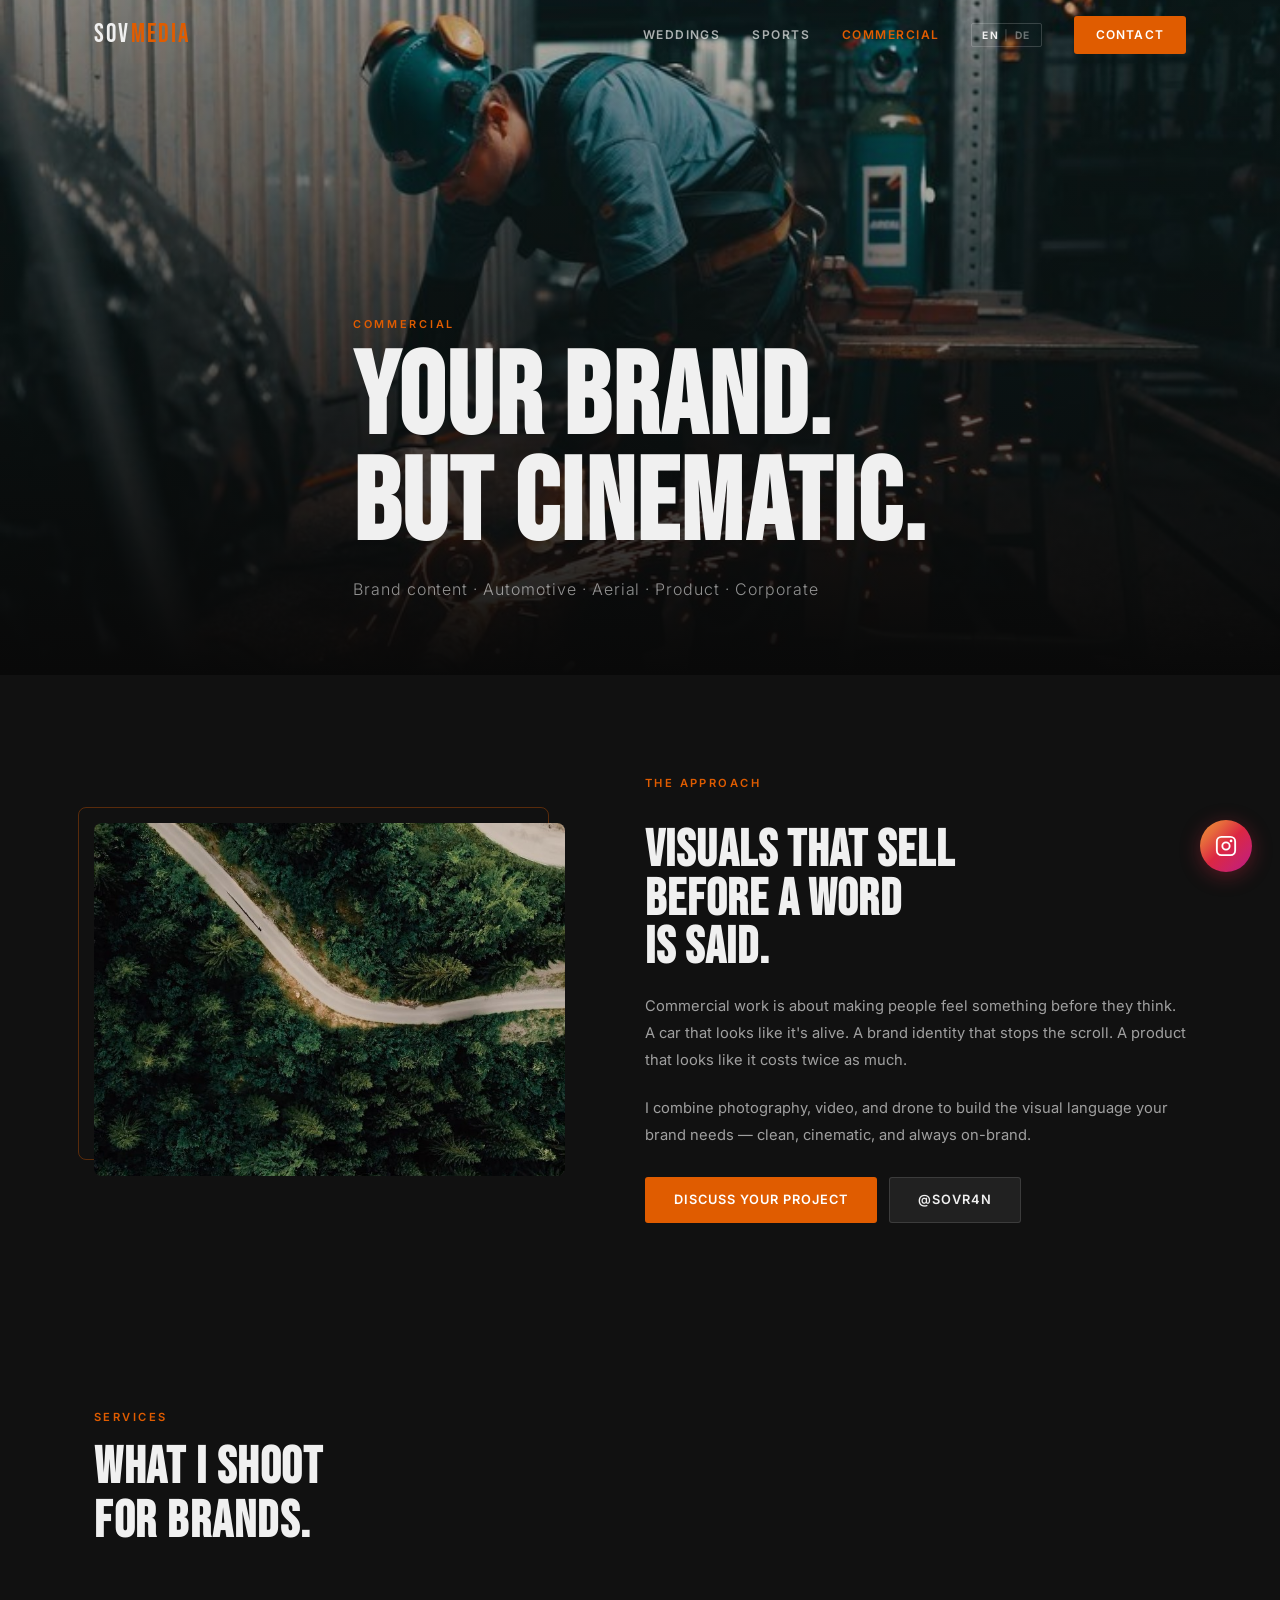
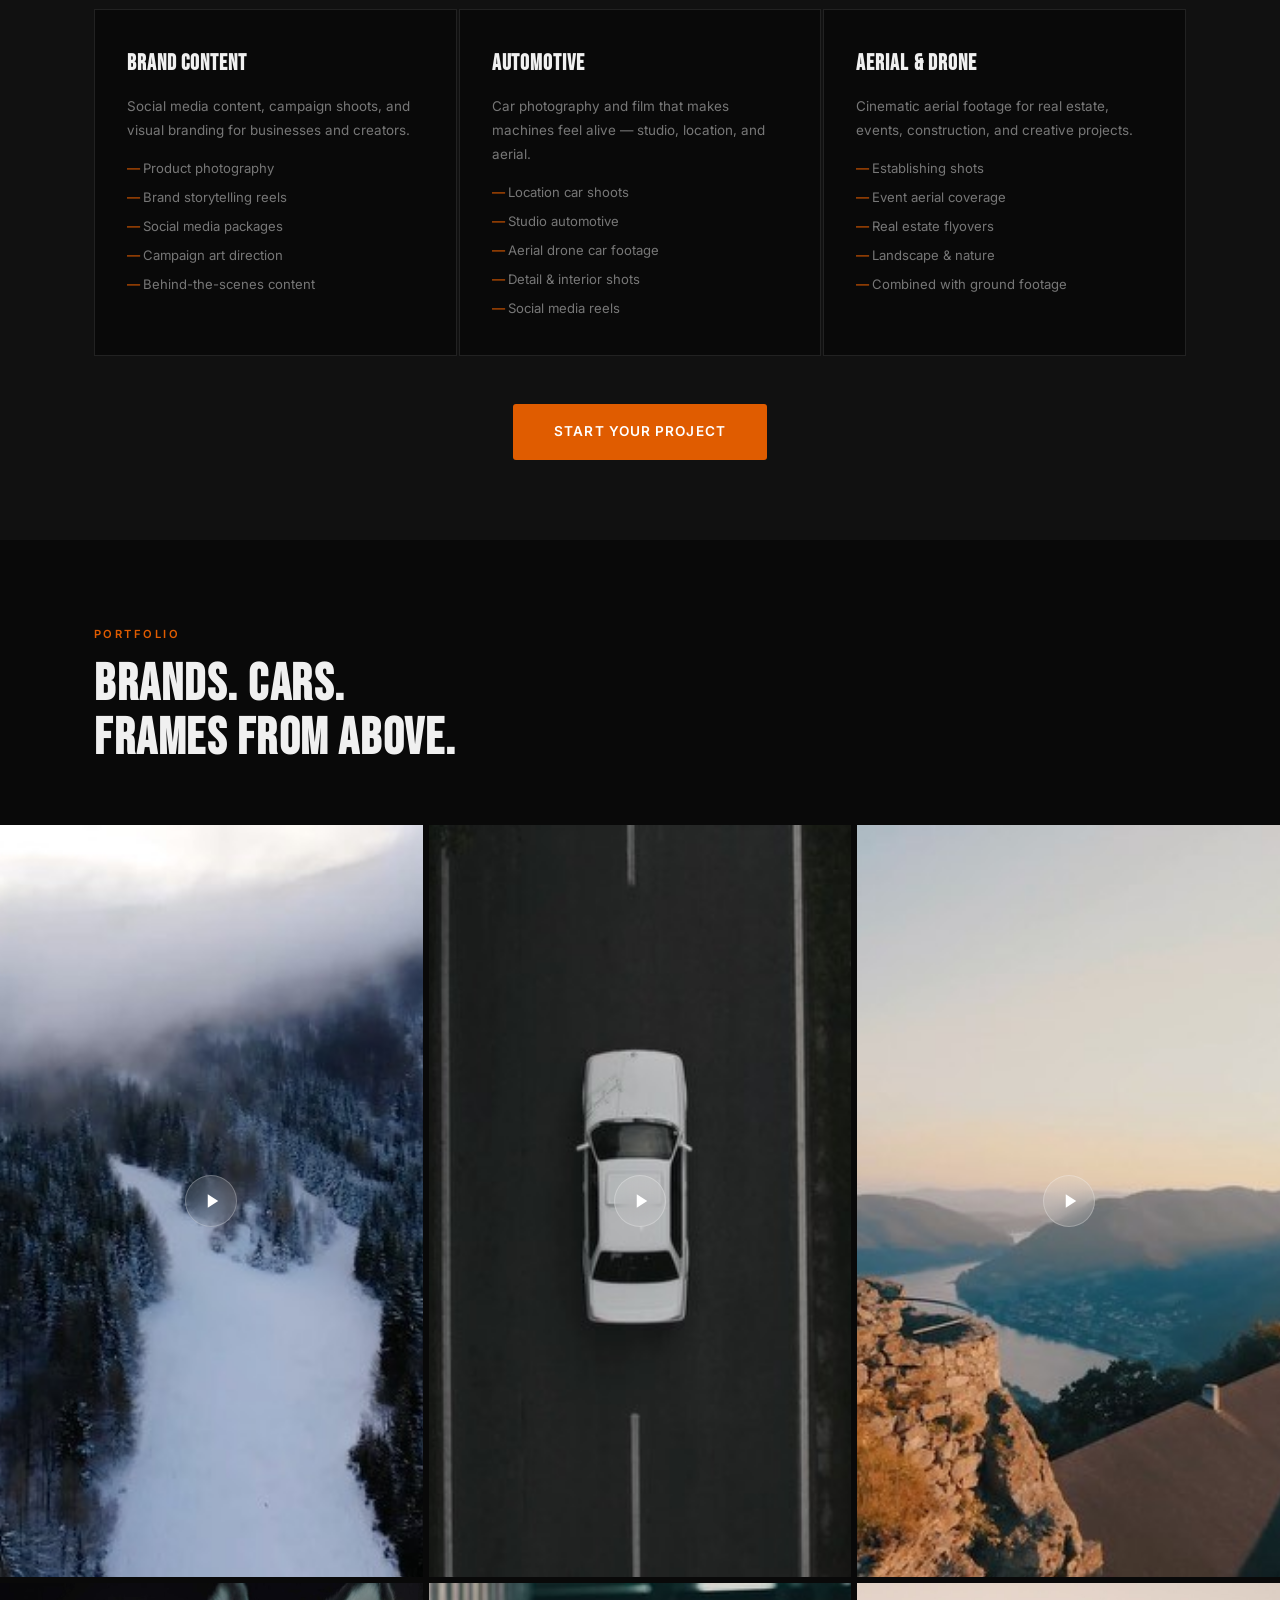
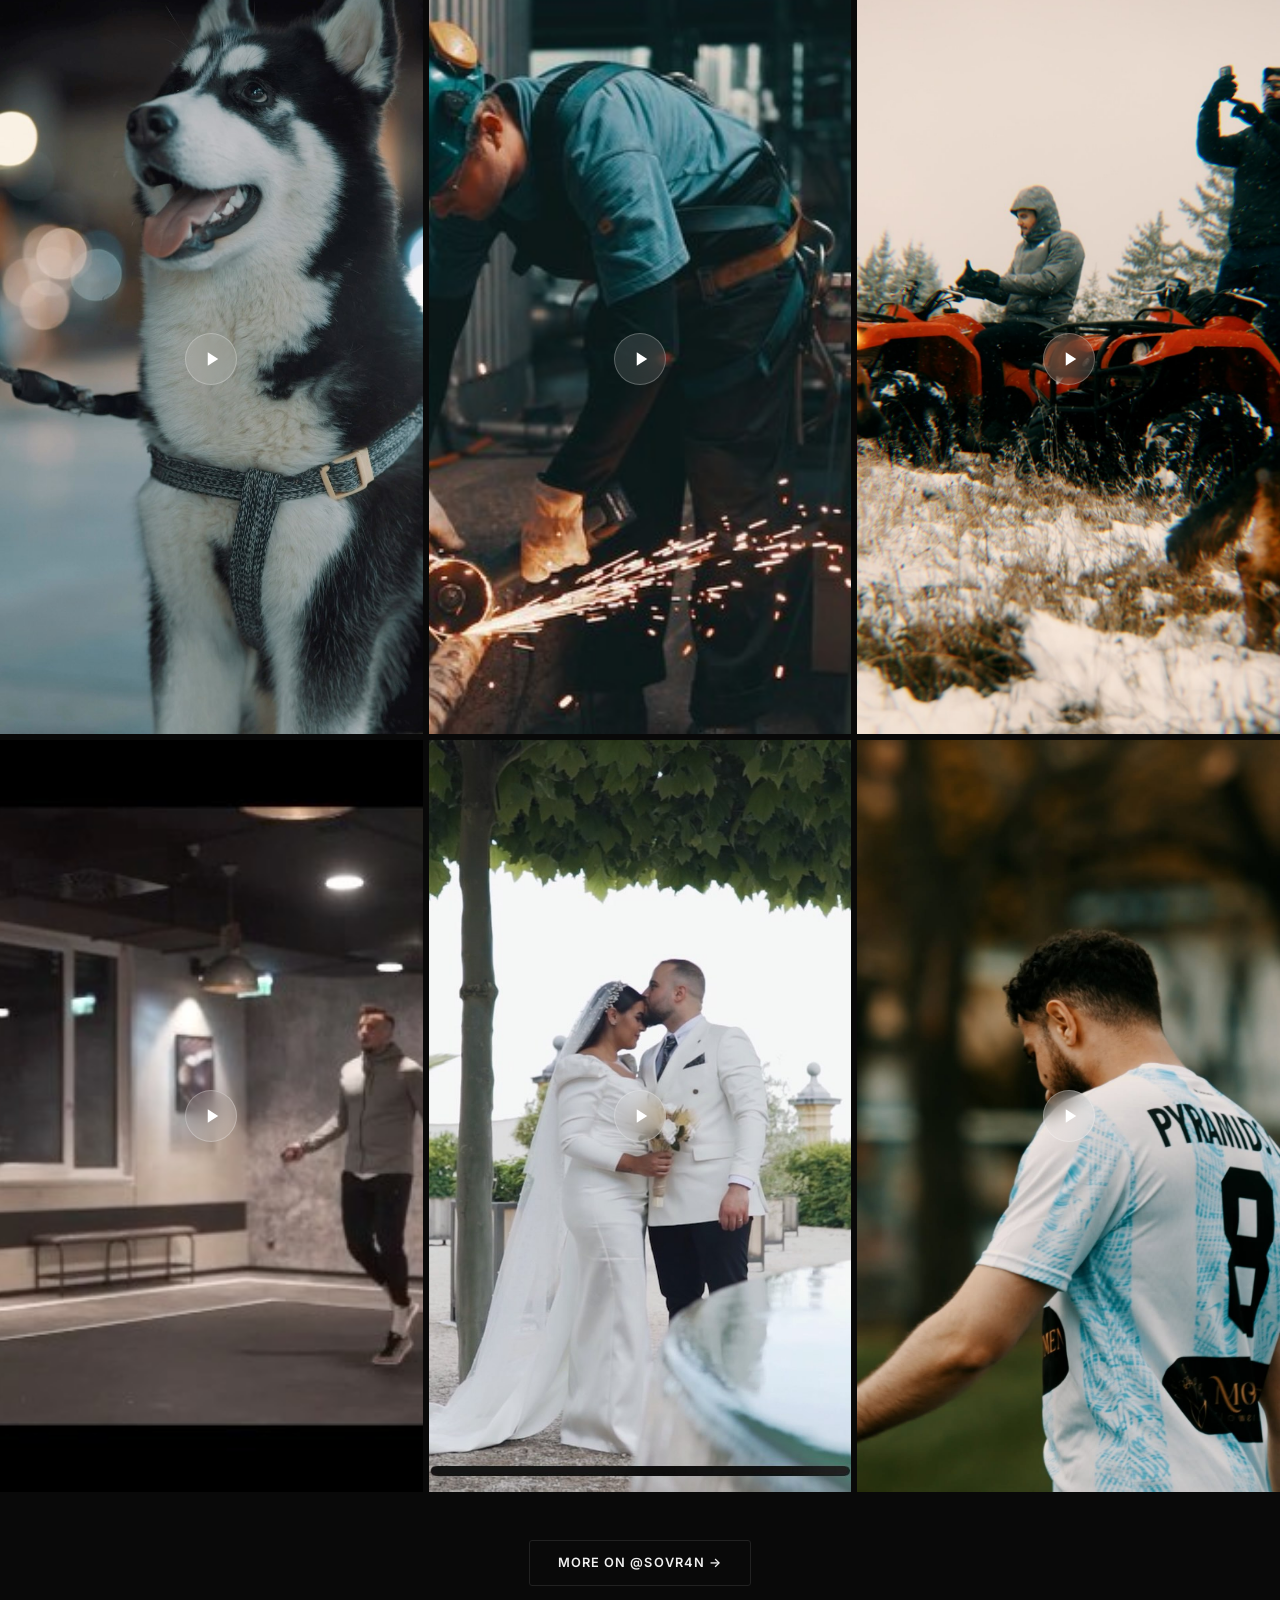
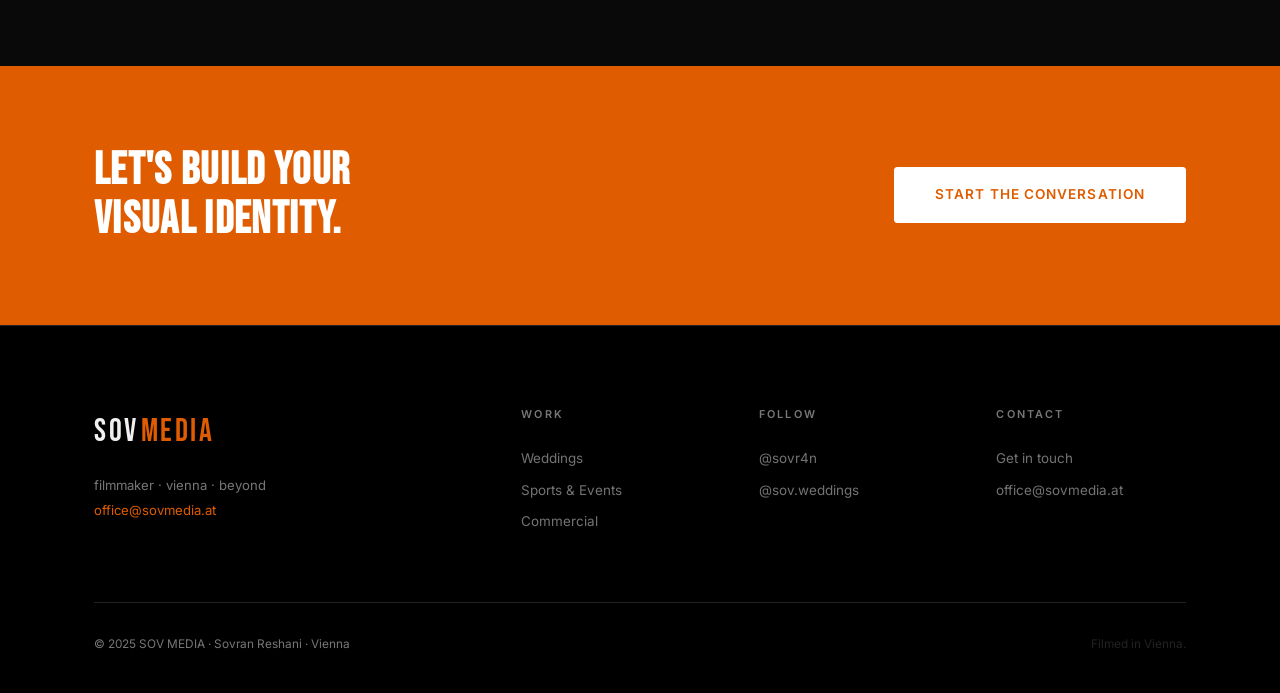
==== commit ec961ddc: "Homepage & Commercial: Video-Swaps, Hover- und Scroll-Feinschliff - Hero: Scroll-Hinweis mittig unte" ====
--- a/commercial.html
+++ b/commercial.html
@@ -76,8 +76,9 @@
     <div class="container">
       <div class="about-grid animate">
         <div class="about-img-wrap">
-          <!-- Replace: images/commercial-about.jpg — drone/car shot -->
-          <div class="about-img" style="background-image:url('images/commercial-about.jpg');aspect-ratio:4/3"></div>
+          <video class="about-img about-img-vid" autoplay muted loop playsinline preload="metadata" poster="images/commercial-about.jpg" style="aspect-ratio:4/3">
+            <source src="videos/comm-02.mp4" type="video/mp4">
+          </video>
           <div class="about-img-accent"></div>
         </div>
         <div class="about-content">
--- a/css/sov-media.css
+++ b/css/sov-media.css
@@ -61,7 +61,7 @@
 .btn-primary { background: var(--accent); color: #fff; }
 .btn-primary:hover { background: var(--accent-dark); box-shadow: 0 8px 24px rgba(224,92,0,0.35); }
 .btn-ghost { background: rgba(255,255,255,0.07); color: var(--text); border-color: rgba(255,255,255,0.12); }
-.btn-ghost:hover { background: rgba(255,255,255,0.13); }
+.btn-ghost:hover { background: var(--accent); color: #fff; border-color: var(--accent); box-shadow: 0 8px 24px rgba(224,92,0,0.35); }
 .btn-outline { background: transparent; color: var(--text); border-color: var(--border); }
 .btn-outline:hover { border-color: var(--accent); color: var(--accent); }
 .btn-lg { padding: 16px 40px; font-size: 0.85rem; }
@@ -83,7 +83,7 @@
 .nav-logo-media { color: var(--accent); }
 .nav-links { display: flex; align-items: center; gap: 32px; }
 .nav-links a { font-size: 0.75rem; font-weight: 600; letter-spacing: 0.12em; text-transform: uppercase; color: rgba(255,255,255,0.65); transition: color 0.2s; }
-.nav-links a:hover { color: var(--text); }
+.nav-links a:hover { color: var(--accent); }
 .nav-cta { background: var(--accent) !important; color: #fff !important; padding: 9px 22px !important; border-radius: var(--r-sm) !important; letter-spacing: 0.1em !important; }
 .nav-cta:hover { background: var(--accent-dark) !important; color: #fff !important; }
 
@@ -166,10 +166,10 @@
   opacity: 0; animation: fadeUp 0.8s 0.9s forwards;
 }
 .hero-scroll {
-  position: absolute; bottom: 40px; left: 50%;
-  transform: translateX(-50%); display: flex; flex-direction: column;
-  align-items: center; gap: 12px; color: rgba(255,255,255,0.35);
-  font-size: 0.65rem; letter-spacing: 0.25em; text-transform: uppercase; z-index: 2;
+  display: flex; flex-direction: column; align-items: center; gap: 10px;
+  width: fit-content; margin: 52px auto 0;
+  color: rgba(255,255,255,0.35);
+  font-size: 0.65rem; letter-spacing: 0.25em; text-transform: uppercase;
   animation: fadeIn 1s 1.5s forwards; opacity: 0;
 }
 .hero-scroll-line {
@@ -196,6 +196,7 @@
   transition: transform 0.6s ease;
 }
 .service-card:hover .service-card-img { transform: scale(1.06); }
+.service-card-vid { width: 100%; object-fit: cover; object-position: center; display: block; }
 .service-card-body { padding: 24px; flex: 1; display: flex; flex-direction: column; }
 .service-num {
   font-family: var(--font-head); font-size: 1.8rem;
@@ -245,6 +246,7 @@
   aspect-ratio: 3/4; background: var(--surface-2); background-size: cover;
   background-position: center top; border-radius: var(--r-md);
 }
+.about-img-vid { width: 100%; object-fit: cover; display: block; }
 .about-img-accent {
   position: absolute; top: -16px; left: -16px; right: 16px; bottom: 16px;
   border: 1px solid var(--accent); border-radius: var(--r-md); z-index: -1; opacity: 0.35;
@@ -472,6 +474,7 @@
 @media (max-width: 768px) {
   .nav-links { display: none; }
   .hamburger { display: flex; }
+  .hero-scroll { display: none; }
   .section { padding: 72px 0; }
   .hero-title { font-size: clamp(4rem, 20vw, 7rem); }
   .services-grid { grid-template-columns: 1fr; }
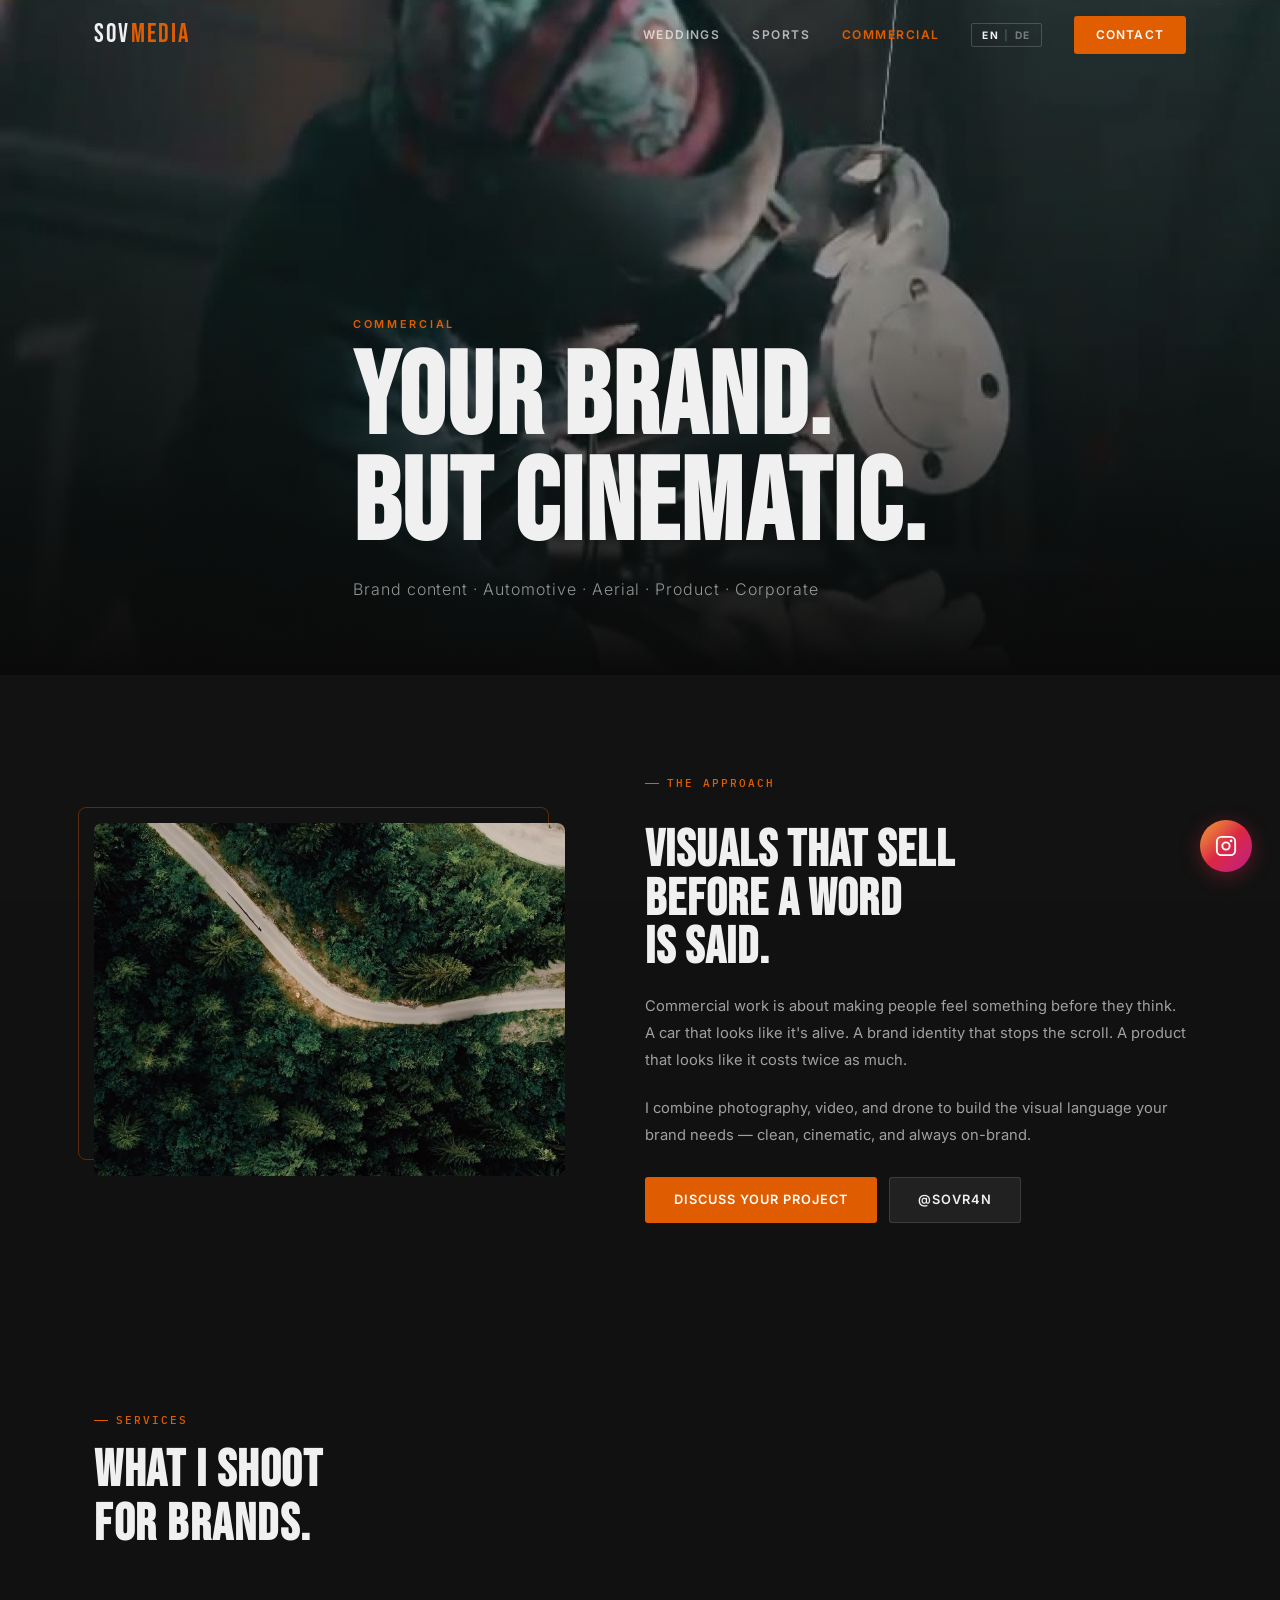
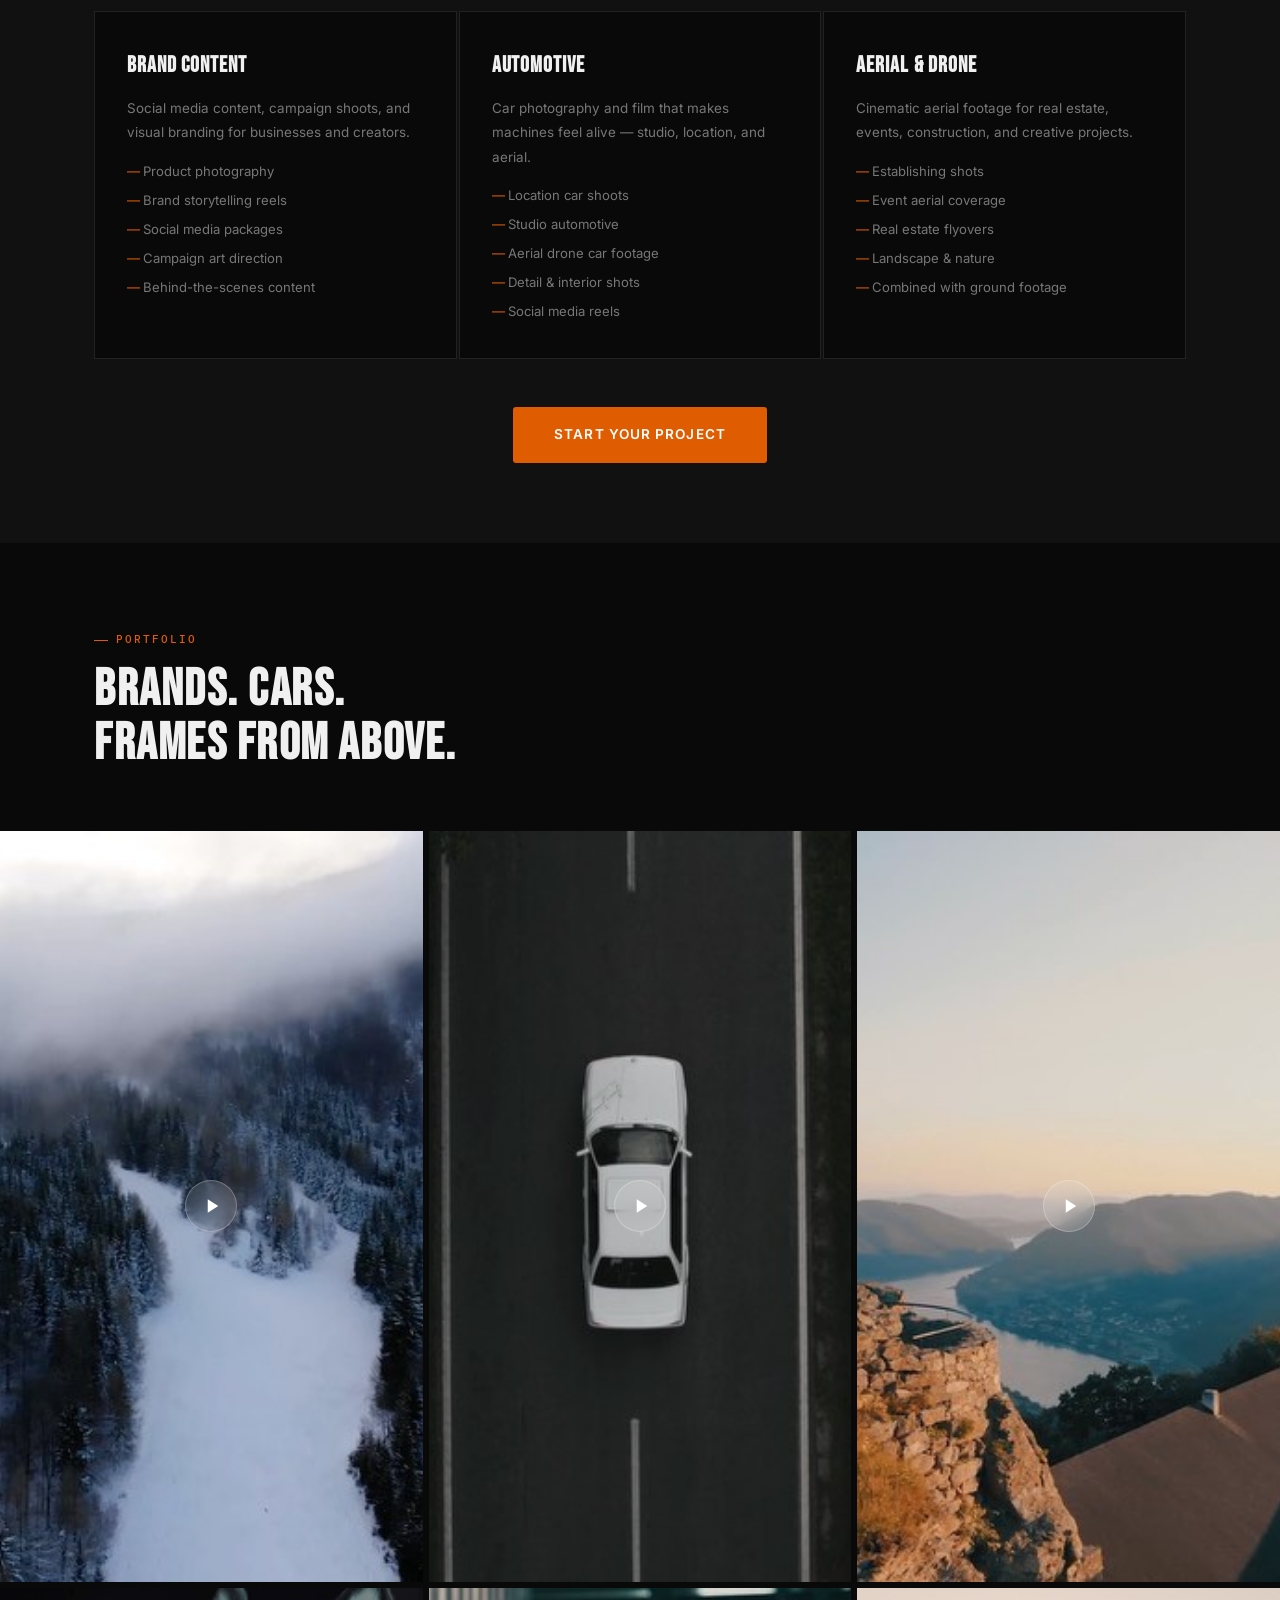
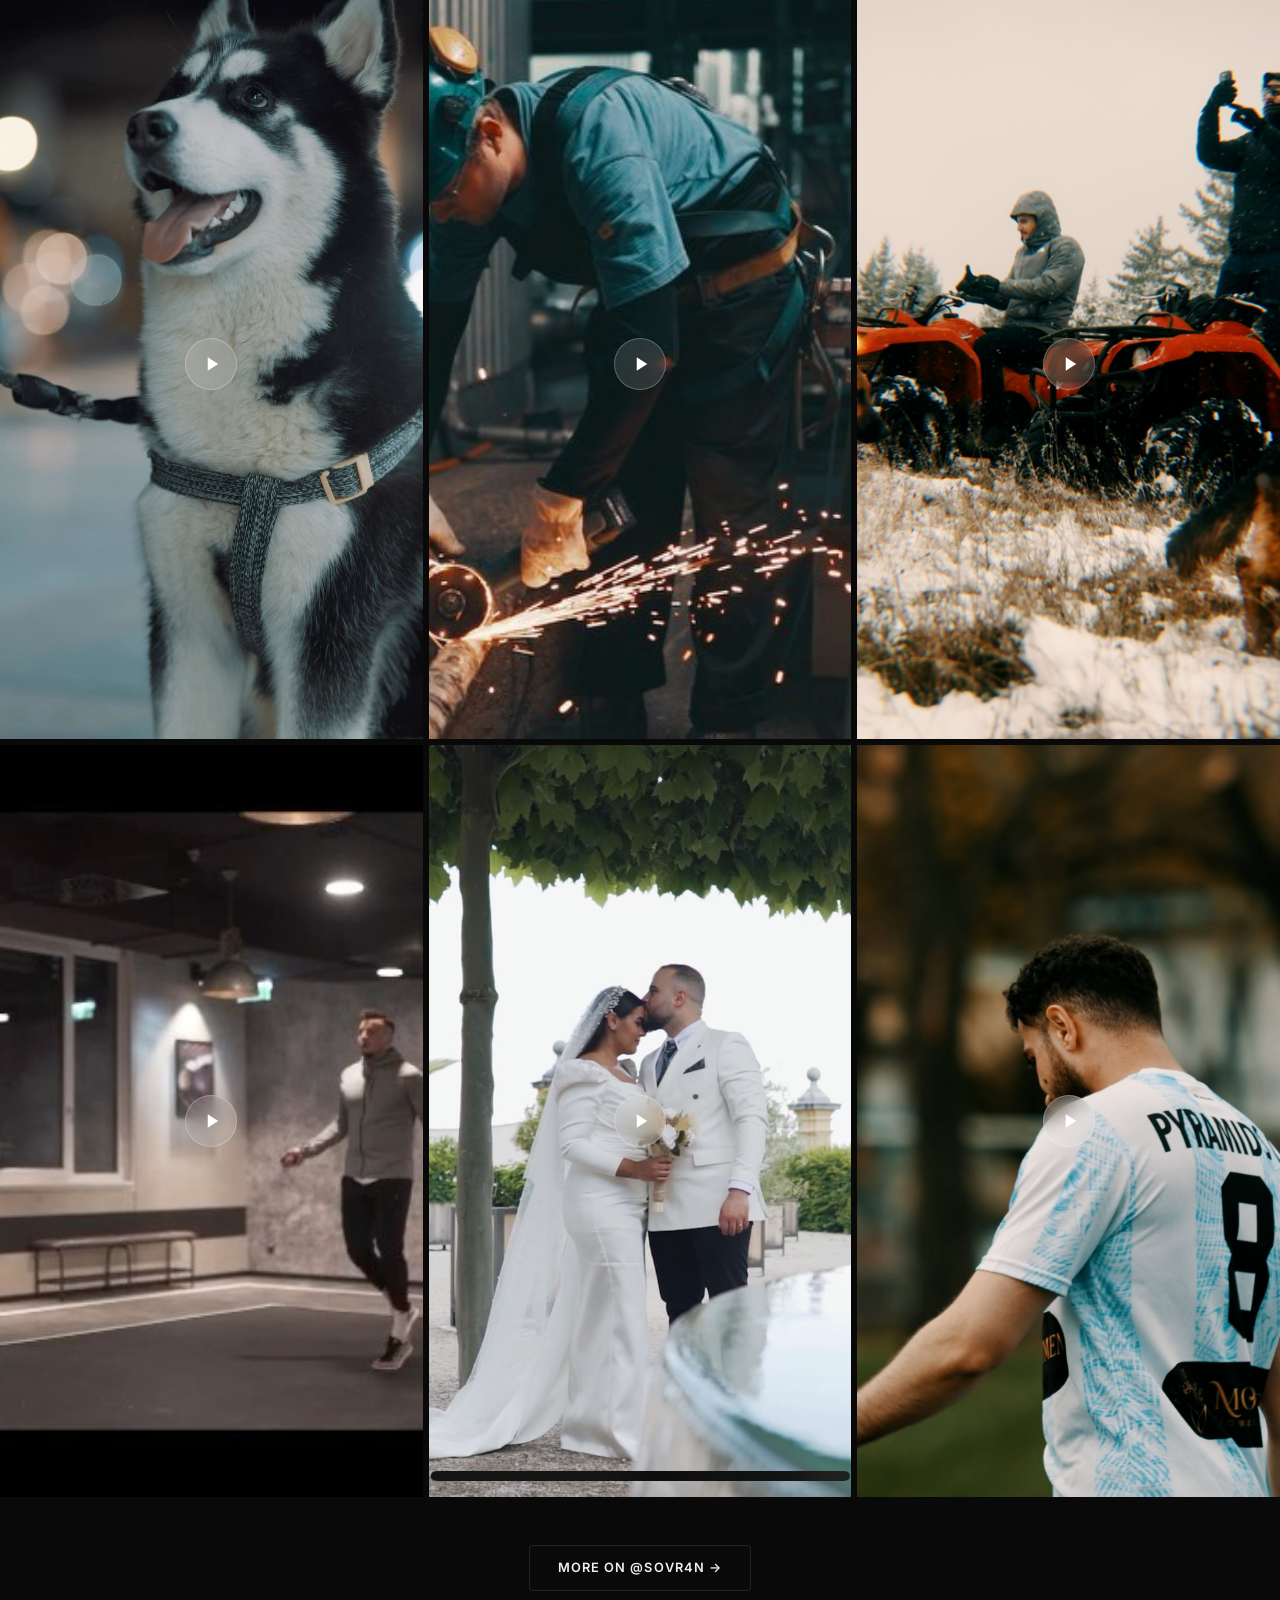
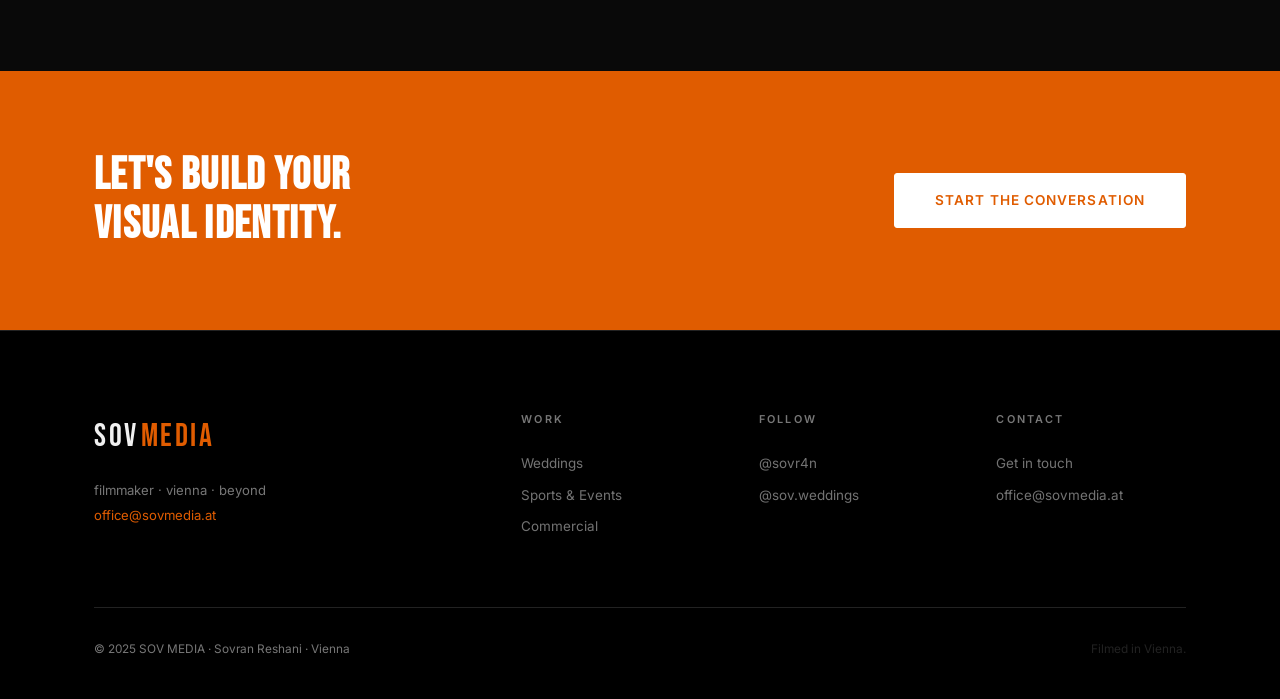
==== commit 63e32ce5: "Heroes & Portfolio auf Querformat/Native-Auflösung; neue Original-Hero-Clips - Startseite-Hero: Orig" ====
--- a/commercial.html
+++ b/commercial.html
@@ -59,8 +59,8 @@
   <section class="page-hero">
     <!-- Replace: images/commercial-hero.jpg — car or brand visual -->
     <div class="page-hero-bg">
-      <video class="page-hero-video" autoplay muted loop playsinline poster="images/comm-05.jpg" data-skip="3">
-        <source src="videos/comm-05.mp4" type="video/mp4">
+      <video class="page-hero-video" autoplay muted loop playsinline poster="images/comm-hero-nl.jpg">
+        <source src="videos/comm-hero-nl.mp4" type="video/mp4">
       </video>
     </div>
     <div class="page-hero-overlay"></div>
--- a/css/sov-media.css
+++ b/css/sov-media.css
@@ -1,4 +1,4 @@
-@import url('https://fonts.googleapis.com/css2?family=Bebas+Neue&family=Inter:ital,wght@0,300;0,400;0,500;0,600;0,700;1,300&display=swap');
+@import url('https://fonts.googleapis.com/css2?family=Bebas+Neue&family=IBM+Plex+Mono:wght@400;500&family=Inter:ital,wght@0,300;0,400;0,500;0,600;0,700;1,300&display=swap');
 
 /* ─── TOKENS ─────────────────────────────────── */
 :root {
@@ -12,6 +12,7 @@
   --border:      #222222;
   --font-head:   'Bebas Neue', sans-serif;
   --font-body:   'Inter', sans-serif;
+  --font-mono:   'IBM Plex Mono', ui-monospace, monospace;
   --shadow-sm:   0 2px 12px rgba(0,0,0,0.5);
   --shadow-md:   0 4px 32px rgba(0,0,0,0.7);
   --shadow-lg:   0 8px 64px rgba(0,0,0,0.9);
@@ -33,9 +34,11 @@
 .container { max-width: 1140px; margin: 0 auto; padding: 0 24px; }
 .section { padding: 100px 0; }
 .section-tag {
-  display: inline-block; font-size: 0.7rem; font-weight: 600;
-  letter-spacing: 0.22em; text-transform: uppercase; color: var(--accent); margin-bottom: 14px;
-}
+  display: inline-flex; align-items: center; gap: 8px; font-family: var(--font-mono);
+  font-size: 0.7rem; font-weight: 500;
+  letter-spacing: 0.18em; text-transform: uppercase; color: var(--accent); margin-bottom: 14px;
+}
+.section-tag::before { content: ''; width: 14px; height: 1px; background: var(--accent); display: inline-block; }
 .section-header { margin-bottom: 60px; }
 .section-header h2 {
   font-family: var(--font-head); font-size: clamp(2rem, 4vw, 3.2rem);
@@ -144,7 +147,7 @@
 }
 .hero-content { position: relative; z-index: 2; padding-top: 70px; }
 .hero-label {
-  font-size: 0.72rem; font-weight: 600; letter-spacing: 0.28em;
+  font-family: var(--font-mono); font-size: 0.72rem; font-weight: 500; letter-spacing: 0.22em;
   text-transform: uppercase; color: var(--accent); margin-bottom: 20px;
   opacity: 0; animation: fadeUp 0.8s 0.3s forwards;
 }
@@ -185,6 +188,7 @@
 .services { background: var(--bg); }
 .services-grid { display: grid; grid-template-columns: repeat(4, 1fr); gap: 2px; }
 .service-card {
+  position: relative;
   background: var(--surface); overflow: hidden;
   display: flex; flex-direction: column; border: 1px solid var(--border);
   transition: border-color 0.3s;
@@ -196,7 +200,13 @@
   transition: transform 0.6s ease;
 }
 .service-card:hover .service-card-img { transform: scale(1.06); }
-.service-card-vid { width: 100%; object-fit: cover; object-position: center; display: block; }
+/* Hover-Video: Standbild sichtbar, Video nur beim Hover über der Card */
+.service-card-hovervid {
+  position: absolute; top: 0; left: 0; width: 100%; height: 200px;
+  object-fit: cover; opacity: 0; z-index: 1; pointer-events: none;
+  transition: opacity 0.35s ease, transform 0.6s ease;
+}
+.service-card:hover .service-card-hovervid { opacity: 1; transform: scale(1.06); }
 .service-card-body { padding: 24px; flex: 1; display: flex; flex-direction: column; }
 .service-num {
   font-family: var(--font-head); font-size: 1.8rem;
@@ -247,6 +257,9 @@
   background-position: center top; border-radius: var(--r-md);
 }
 .about-img-vid { width: 100%; object-fit: cover; display: block; }
+/* Hover-Video über dem About-Bild: Foto-Standbild bis Hover, Video nur beim Drüberfahren */
+.about-hovervid { position: absolute; inset: 0; width: 100%; height: 100%; object-fit: cover; border-radius: var(--r-md); opacity: 0; z-index: 1; pointer-events: none; transition: opacity 0.4s ease; }
+.about-img-wrap:hover .about-hovervid { opacity: 1; }
 .about-img-accent {
   position: absolute; top: -16px; left: -16px; right: 16px; bottom: 16px;
   border: 1px solid var(--accent); border-radius: var(--r-md); z-index: -1; opacity: 0.35;
@@ -530,3 +543,39 @@
   padding: 8px 14px;
   border-color: rgba(255,255,255,0.14);
 }
+
+/* ─── SIGNATURE: Viewfinder / Filmkorn ─────────────────────── */
+.viewfinder { position: absolute; top: 90px; left: 22px; right: 22px; bottom: 26px; z-index: 2; pointer-events: none; }
+.vf-corner { position: absolute; width: 26px; height: 26px; border: 2px solid var(--accent); opacity: 0.9; }
+.vf-tl { top: 0; left: 0; border-right: 0; border-bottom: 0; }
+.vf-tr { top: 0; right: 0; border-left: 0; border-bottom: 0; }
+.vf-bl { bottom: 0; left: 0; border-right: 0; border-top: 0; }
+.vf-br { bottom: 0; right: 0; border-left: 0; border-top: 0; }
+.vf-hud {
+  position: absolute; font-family: var(--font-mono); font-size: 0.7rem;
+  letter-spacing: 0.12em; color: rgba(240,240,240,0.72);
+  display: flex; align-items: center; gap: 7px;
+  opacity: 0; animation: fadeIn 1s 1.4s forwards;
+}
+.vf-rec  { top: 1px; left: 38px; }
+.vf-tc   { top: 1px; right: 38px; }
+.vf-spec { bottom: 1px; right: 38px; color: rgba(240,240,240,0.5); }
+.vf-dot { width: 8px; height: 8px; border-radius: 50%; background: var(--accent); box-shadow: 0 0 0 0 rgba(224,92,0,0.7); animation: recPulse 1.5s ease-out infinite; }
+@keyframes recPulse { 0% { box-shadow: 0 0 0 0 rgba(224,92,0,0.6); } 70% { box-shadow: 0 0 0 9px rgba(224,92,0,0); } 100% { box-shadow: 0 0 0 0 rgba(224,92,0,0); } }
+
+/* Filmkorn über der ganzen Seite */
+body::after {
+  content: ''; position: fixed; inset: 0; z-index: 9998; pointer-events: none; opacity: 0.05;
+  mix-blend-mode: overlay;
+  background-image: url("data:image/svg+xml,%3Csvg xmlns='http://www.w3.org/2000/svg' width='140' height='140'%3E%3Cfilter id='n'%3E%3CfeTurbulence type='fractalNoise' baseFrequency='0.9' numOctaves='2' stitchTiles='stitch'/%3E%3C/filter%3E%3Crect width='100%25' height='100%25' filter='url(%23n)'/%3E%3C/svg%3E");
+  background-size: 140px 140px;
+}
+
+@media (prefers-reduced-motion: reduce) {
+  .vf-dot { animation: none; }
+}
+@media (max-width: 768px) {
+  .viewfinder { top: 78px; left: 14px; right: 14px; bottom: 16px; }
+  .vf-spec { display: none; }
+  .vf-corner { width: 18px; height: 18px; }
+}
